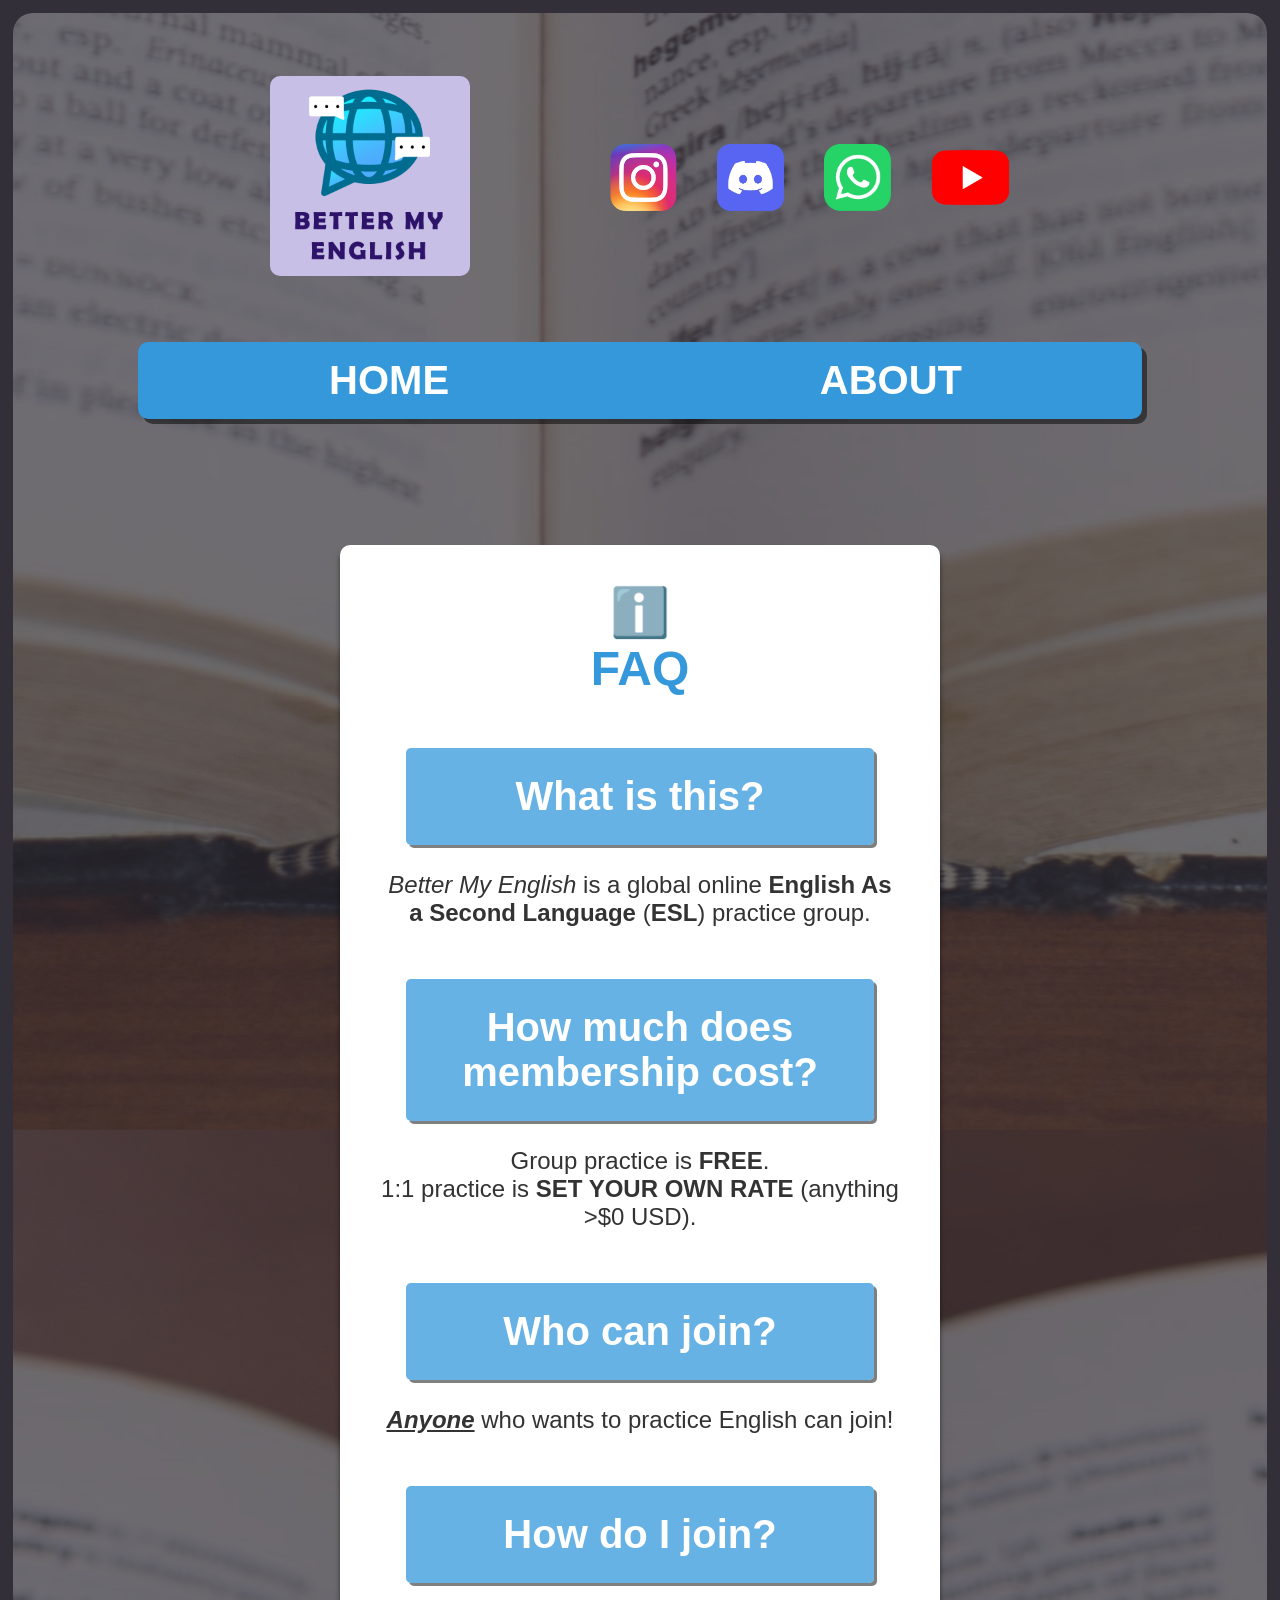
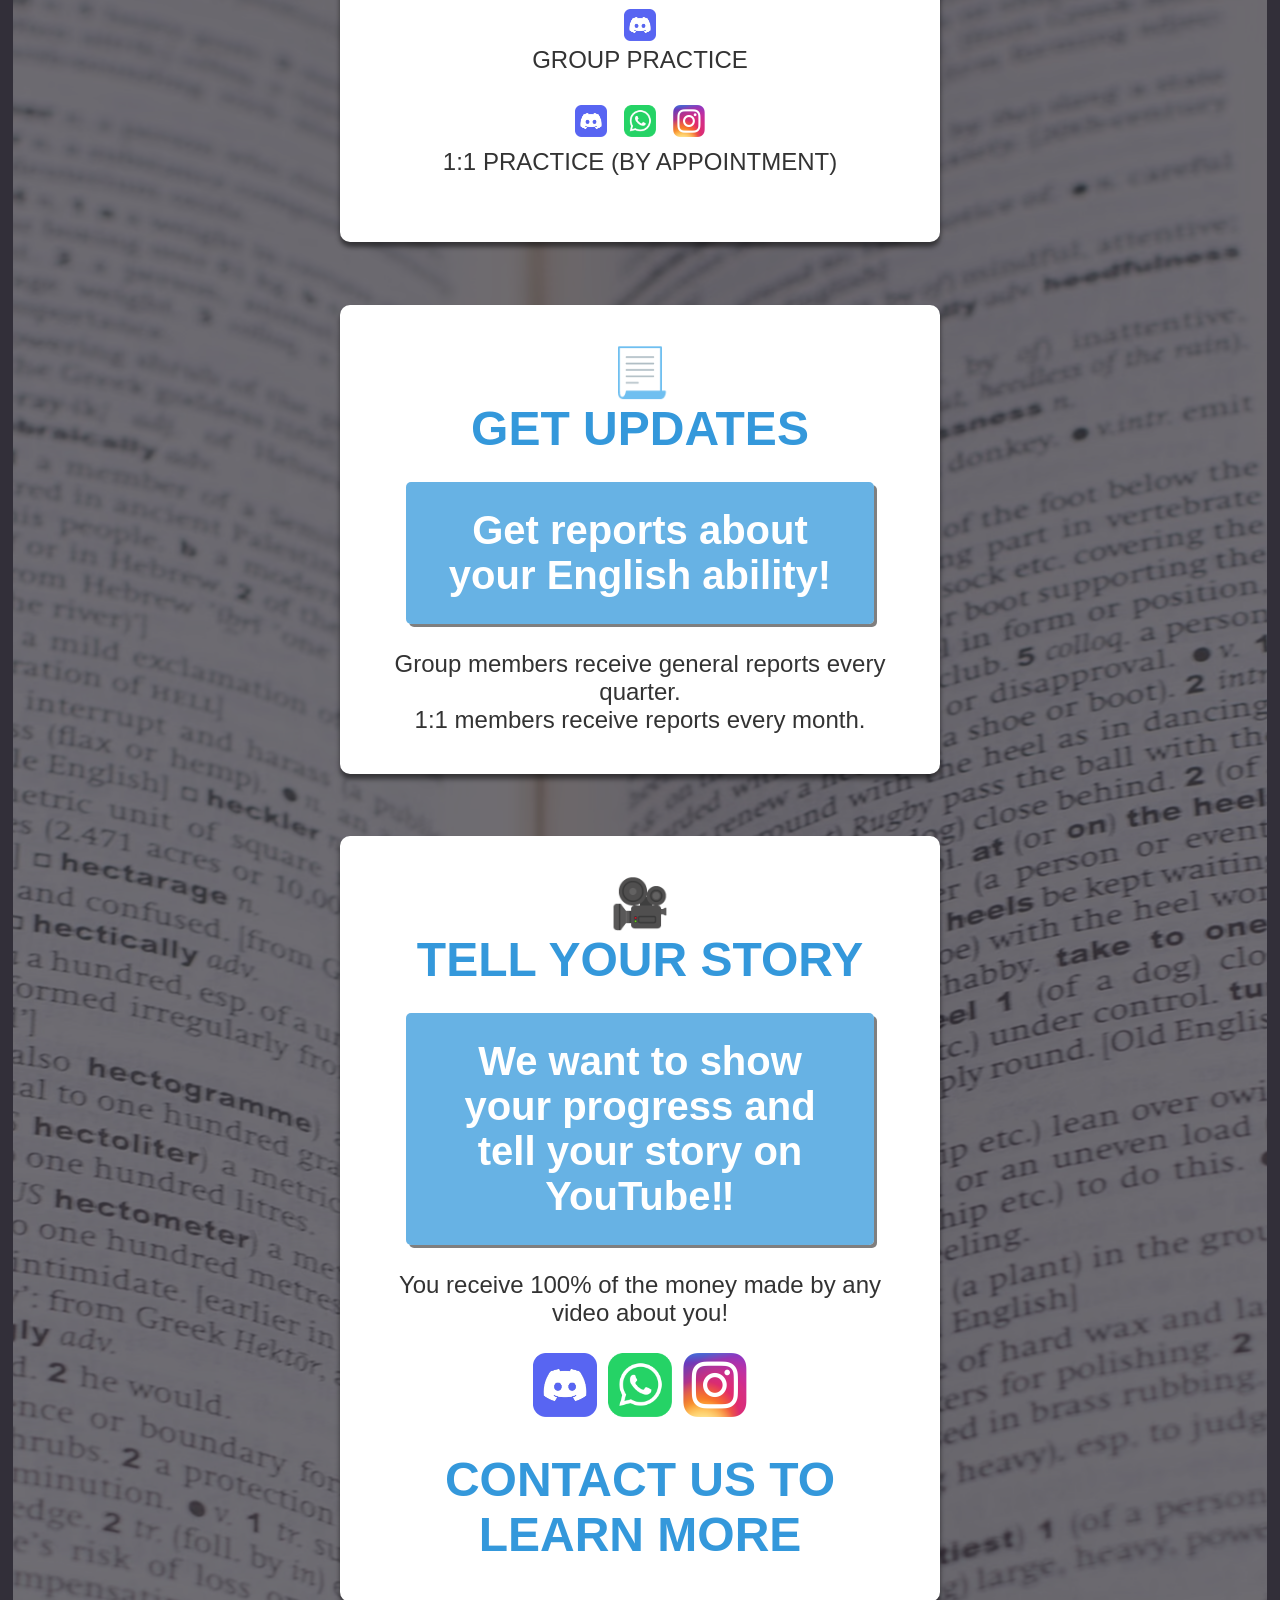
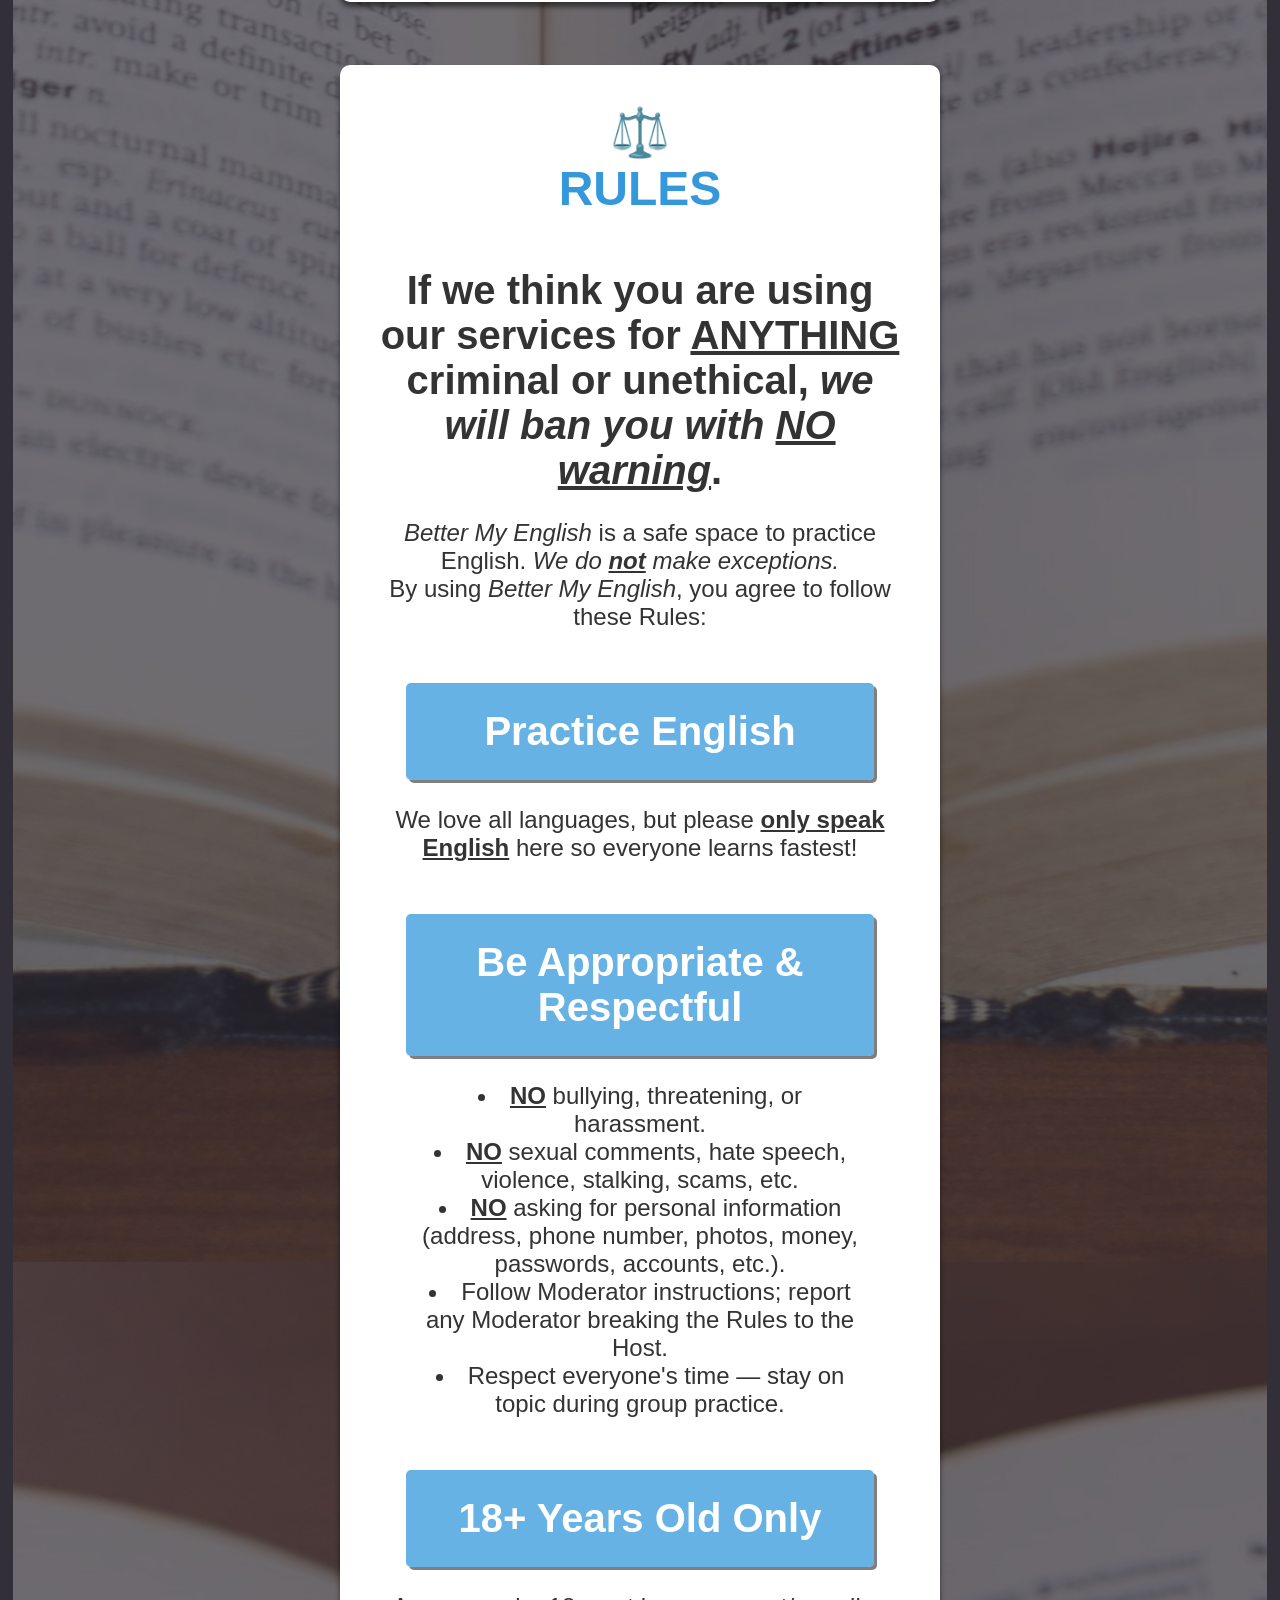
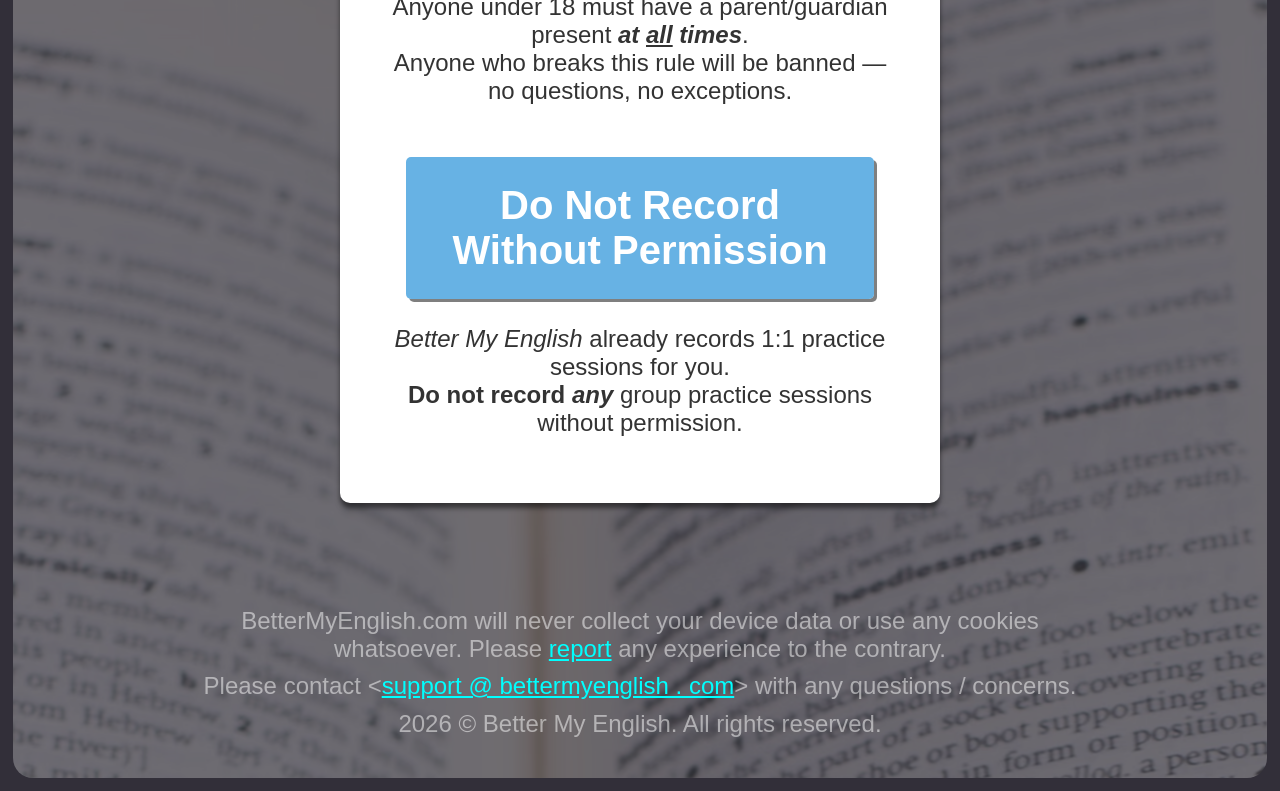
==== about.html @ a29db129 "Update about.html" ====
<!DOCTYPE html>
<html lang="en">
  <head>
    <meta charset="UTF-8">
    <meta name="viewport" content="width=device-width, initial-scale=1.0">
    <meta name="description" content="Better My English">
    <title>About | Better My English</title>
    <link rel="icon" type="image/x-icon" href="./favicon.ico">
    <link rel="stylesheet" href="styles.css">
  </head>
  <div id="bodyBackgroundDiv">
    <body>
      <div id="headerDiv">
        <div>
          <img class="hyperlinked" id="headerLogo" data-redirect-link="0" src="logo.png"/>
        </div>
        <div id="iconsDiv">
          <img class="socialIcon hyperlinked" data-redirect-link="6" src="2466582.png"/>
          <img class="socialIcon hyperlinked" data-redirect-link="4" src="158568.png"/>
          <img class="socialIcon hyperlinked" data-redirect-link="5" src="67863765.png"/>
          <img class="hyperlinked" id="youtubeIcon" data-redirect-link="3" src="3610206.png"/>
        </div>
      </div>
      <header>
        <h1 class="navlink hyperlinked" data-redirect-link="0">HOME</h1>
        <h1 class="navlink hyperlinked" data-redirect-link="1">ABOUT</h1>
      </header>
      <main>
        <section>
          <h2>ℹ️</h2>
          <h2>FAQ</h2>
          <h3 class="h3_heading" style="margin: 10% auto 0 auto;">What is this?</h3>
          <p class="h3_subheading"><span style="font-style: italic;">Better My English</span> is a global online <span style="font-weight: bold;">English As a Second Language</span> (<span style="font-weight: bold;">ESL</span>) practice group.</p>
          <h3 class="h3_heading" style="margin: 10% auto 0 auto;">How much does membership cost?</h3>
          <p class="h3_subheading">Group practice is <span style="font-weight: bold;">FREE</span>.</p>
          <p>1:1 practice is <span style="font-weight: bold;">SET YOUR OWN RATE</span> (anything >$0 USD).</p>
          <h3 class="h3_heading" style="margin: 10% auto 0 auto;">Who can join?</h3>
          <p class="h3_subheading"><span style="font-weight: bold; text-decoration: underline; font-style: italic;">Anyone</span> who wants to practice English can join!</p>
          <h3 class="h3_heading" style="margin: 10% auto 0 auto;">How do I join?</h3>
          <img class="miniSocialIcon hyperlinked" src="158568.png" data-redirect-link="4" style="margin: 5% auto 0 auto;"/>
          <p>GROUP PRACTICE </p>
          <p style="margin: 5% auto 0 auto;">
            <img class="miniSocialIcon hyperlinked" src="158568.png" data-redirect-link="4"/>
            <img class="miniSocialIcon hyperlinked" src="67863765.png" data-redirect-link="5"/>
            <img class="miniSocialIcon hyperlinked" src="2466582.png" data-redirect-link="6"/>
          </p>
          <p style="margin: 0 auto 5% auto;">1:1 PRACTICE (BY APPOINTMENT)</p>
        </section>
        <section>
          <h2>📃</h2>
          <h2>GET UPDATES</h2>
          <h3 class="h3_heading" style="margin: 5% auto 0 auto;">Get reports about your English ability!</h3>
          <p class="h3_subheading">Group members receive general reports every quarter.</p>
          <p>1:1 members receive reports every month.</p>
        </section>
        <section>
          <h2>🎥</h2>
          <h2>TELL YOUR STORY</h2>
          <h3 class="h3_heading" style="margin: 5% auto 0 auto;">We want to show your progress and tell your story on YouTube‼️</h3>
          <p class="h3_subheading">You receive 100% of the money made by any video about you!</p>
          <h3 style="margin: 5% auto;">
            <img class="midSocialIcon hyperlinked" src="158568.png" data-redirect-link="4">
            <img class="midSocialIcon hyperlinked" src="67863765.png" data-redirect-link="5">
            <img class="midSocialIcon hyperlinked" src="2466582.png"data-redirect-link="6">
          </h3>
          <h2>CONTACT US TO LEARN MORE</h2>
        </section>
        <section>
          <h2>⚖️</h2>
          <h2>RULES</h2>
          <h3 style="margin: 10% auto 0 auto;">
            If we think you are using our services for <span style="text-decoration: underline;">ANYTHING</span> criminal or unethical, <span style="font-style: italic;">we will ban you with <span style="text-decoration: underline;">NO</span> <span style="text-decoration: underline;">warning</span></span>.
          </h3>
          <p class="h3_subheading"><span style="font-style: italic;">Better My English</span> is a safe space to practice English. <span style="font-style: italic;">We do <span style="text-decoration: underline; font-weight: bold;">not</span> make exceptions.</span></p>
          <p>By using <span style="font-style: italic;">Better My English</span>, you agree to follow these Rules:</p>
          <h3 class="h3_heading" style="margin: 10% auto 0 auto;">Practice English</h3>
          <p class="h3_subheading">We love all languages, but please <span style="font-weight: bold; text-decoration: underline;">only speak English</span> here so everyone learns fastest!</p>
          <h3 class="h3_heading" style="margin: 10% auto 0 auto;">Be Appropriate & Respectful</h3>
          <p class="h3_subheading">
            <ul>
              <li><span style="font-weight: bold; text-decoration: underline;">NO</span> bullying, threatening, or harassment.</li>
              <li><span style="font-weight: bold; text-decoration: underline;">NO</span> sexual comments, hate speech, violence, stalking, scams, etc.</li>
              <li><span style="font-weight: bold; text-decoration: underline;">NO</span> asking for personal information (address, phone number, photos, money, passwords, accounts, etc.).</li>
              <li>Follow Moderator instructions; report any Moderator breaking the Rules to the Host.</li>
              <li>Respect everyone's time — stay on topic during group practice.</li>
            </ul>
          </p>
          <h3 class="h3_heading" style="margin: 10% auto 0 auto;">18+ Years Old Only</h3>
          <p class="h3_subheading">Anyone under 18 must have a parent/guardian present <span style="font-weight: bold; font-style: italic;">at <span style="text-decoration: underline;">all</span> times</span>.</p>
          <p>Anyone who breaks this rule will be banned — no questions, no exceptions.</p>
          <h3 class="h3_heading" style="margin: 10% auto 0 auto;">Do Not Record Without Permission</h3>
          <p class="h3_subheading"><span style="font-style: italic;">Better My English</span> already records 1:1 practice sessions for you.</p>
          <p style="margin: 0 auto 5% auto;"><span style="font-weight: bold;">Do not record</span> <span style="font-weight: bold; font-style: italic;">any</span> group practice sessions without permission.</p>
        </section>
      </main>
      <footer>
        <p>BetterMyEnglish.com will never collect your device data or use any cookies whatsoever. Please <a href="mailto:support@bettermyenglish.com">report</a> any experience to the contrary.</p>
        <p>Please contact <<a href="mailto:support@bettermyenglish.com">support @ bettermyenglish . com</a>> with any questions / concerns.</p>
        <p>2026 &copy; Better My English. All rights reserved.</p>
      </footer>
      <script src="./global.js"></script>
    </body>
  </div>
</html>
---- styles.css ----
* {
  
  margin: 0 auto;
  padding: 0;
  box-sizing: border-box;
  
}

a {

  color: cyan;
  
}

p {

  font-size: 1.5rem;

}

hr {

  margin: 5% auto 5% auto;

}

li {

  width: 85%;
  list-style-position: inside;
  justify-self: center;
  font-size: 1.5rem;

}

button {

  width: 80%;
  height: fit-content;

  padding: 5% 10%;

  background-color: #3498db;

  box-shadow: 5px 5px rgba(0, 0, 0, 0.5);

  border: none;
  border-radius: 10px;

}

body {
  
  font-family: 'Arial', sans-serif;
  background-color: rgba(50, 47, 57, 1);
  color: #333;
  text-align: center;
  margin: 1%;
  text-decoration-skip: space;
  
}

#bodyBackgroundDiv {

  left: 0;
  top: 0;
  margin: 0 auto;
  padding: 0;
  z-index: -10;
  background-image: url(2356123245.avif);
  background-size: auto;
  background-position: center;
  border-radius: 20px;

}

#headerDiv {

  display: flex;
  flex-direction: row;

  width: 80%;

  justify-content: space-between;
  justify-self: center;

  padding: 5%;

}

#headerLogo {

  min-width: 200px;
  width: 15vh;
  max-width: 200px;
  border-radius: 10px;
  
}
#headerLogo:hover {

  cursor: pointer;

}

#iconsDiv {

  display: flex;
  align-items: center;
  justify-content: center;
  
}

.socialIcon {

  min-width: 50px;
  width: 6rem;
  max-width: 200px;

  margin: 0 10% 0 0;

}
.socialIcon:hover {

  cursor: pointer;

}

.midSocialIcon {

  min-width: 33px;
  width: 4rem;
  max-width: 150px;

}

.miniSocialIcon {

  min-width: 25px;
  width: 2rem;
  max-width: 100px;

  margin: 1%;

}
.miniSocialIcon:hover {

  cursor: pointer;

}

#youtubeIcon {

  min-width: 50px;
  width: 7rem;
  max-width: 200px;
  
}
#youtubeIcon:hover {

  cursor: pointer;

}

header {
  
  display: flex;
  flex-direction: row;
  width: 80%;
  justify-self: center;
  justify-content: space-evenly;
  margin: 0 auto 10% auto;
  background-color: rgba(52, 152, 219, 1);
  color: white;
  box-shadow: 5px 5px rgba(0, 0, 0, 0.5);
  border: none;
  border-radius: 10px;
  
}

header h1 {
  
  font-size: 2.5em;
  
}

header p {
  
  font-size: 1.2em;
  
}

.navlink {

  width: 50%;
  height: 100%;
  padding: 1rem;

}
.navlink:hover {

  background-color: rgba(255, 255, 255, 0.25);
  cursor: pointer;

}

main {
  
  font-size: 1.1em;
  
}

footer {

  width: 80%;

  justify-self: center;
  
  font-size: 0.9em;
  color: rgba(255, 255, 255, 0.5);

  padding: 2.5%;
  
}

footer p {
  
  margin: 1%;
  
}

section {

  width: 90%;
  
  background-color: white;
  border-radius: 10px;
  padding: 40px;
  box-shadow: 0 5px 5px rgba(0, 0, 0, 0.5);
  margin: 5% auto;
  max-width: 600px;
  
}

h2 {
  
  font-size: 3rem;
  color: #3498db;
  
}

.h2_2 {

  color: white;

}

h3 {

  font-size: 2.5rem;
}

.h3_heading {

  width: 90%;
  justify-self: center;
  padding: 5%;
  font-size: 2.5rem;
  color: white;
  background-color: rgba(52, 152, 219, 0.75);
  box-shadow: 3px 3px rgba(0, 0, 0, 0.5);
  border-radius: 5px;

}

.h3_subheading {

  margin: 5% auto 0 auto;

}

.h3_socialIconGroup {

  margin: 2.5% auto;

}

section {
  
  animation: fadeIn 2s ease-in-out;
  
}

.hyperlinked:hover {

  opacity: 0.666;
  cursor: pointer;

}

#cta_button {

  margin: 5%;

}

@media (max-aspect-ratio: 1/1) {

  header {

    flex-direction: column;

  }

  .navlink {

    width: 100%;

  }

  #headerDiv {

    display: flex;
    flex-direction: column;

    justify-content: center;
    justify-self: center;

    padding: 5%;
  
  }

  #iconsDiv {

    margin: 5% auto;

  }
  
  .midSocialIcon {

    min-width: 33px;
    width: 4rem;
    max-width: 150px;

  }

  footer {

    padding: 5%;

  }

}


@keyframes fadeIn {
  
  from {
    opacity: 0;
    
  }
  to {
    opacity: 1;
  }
}
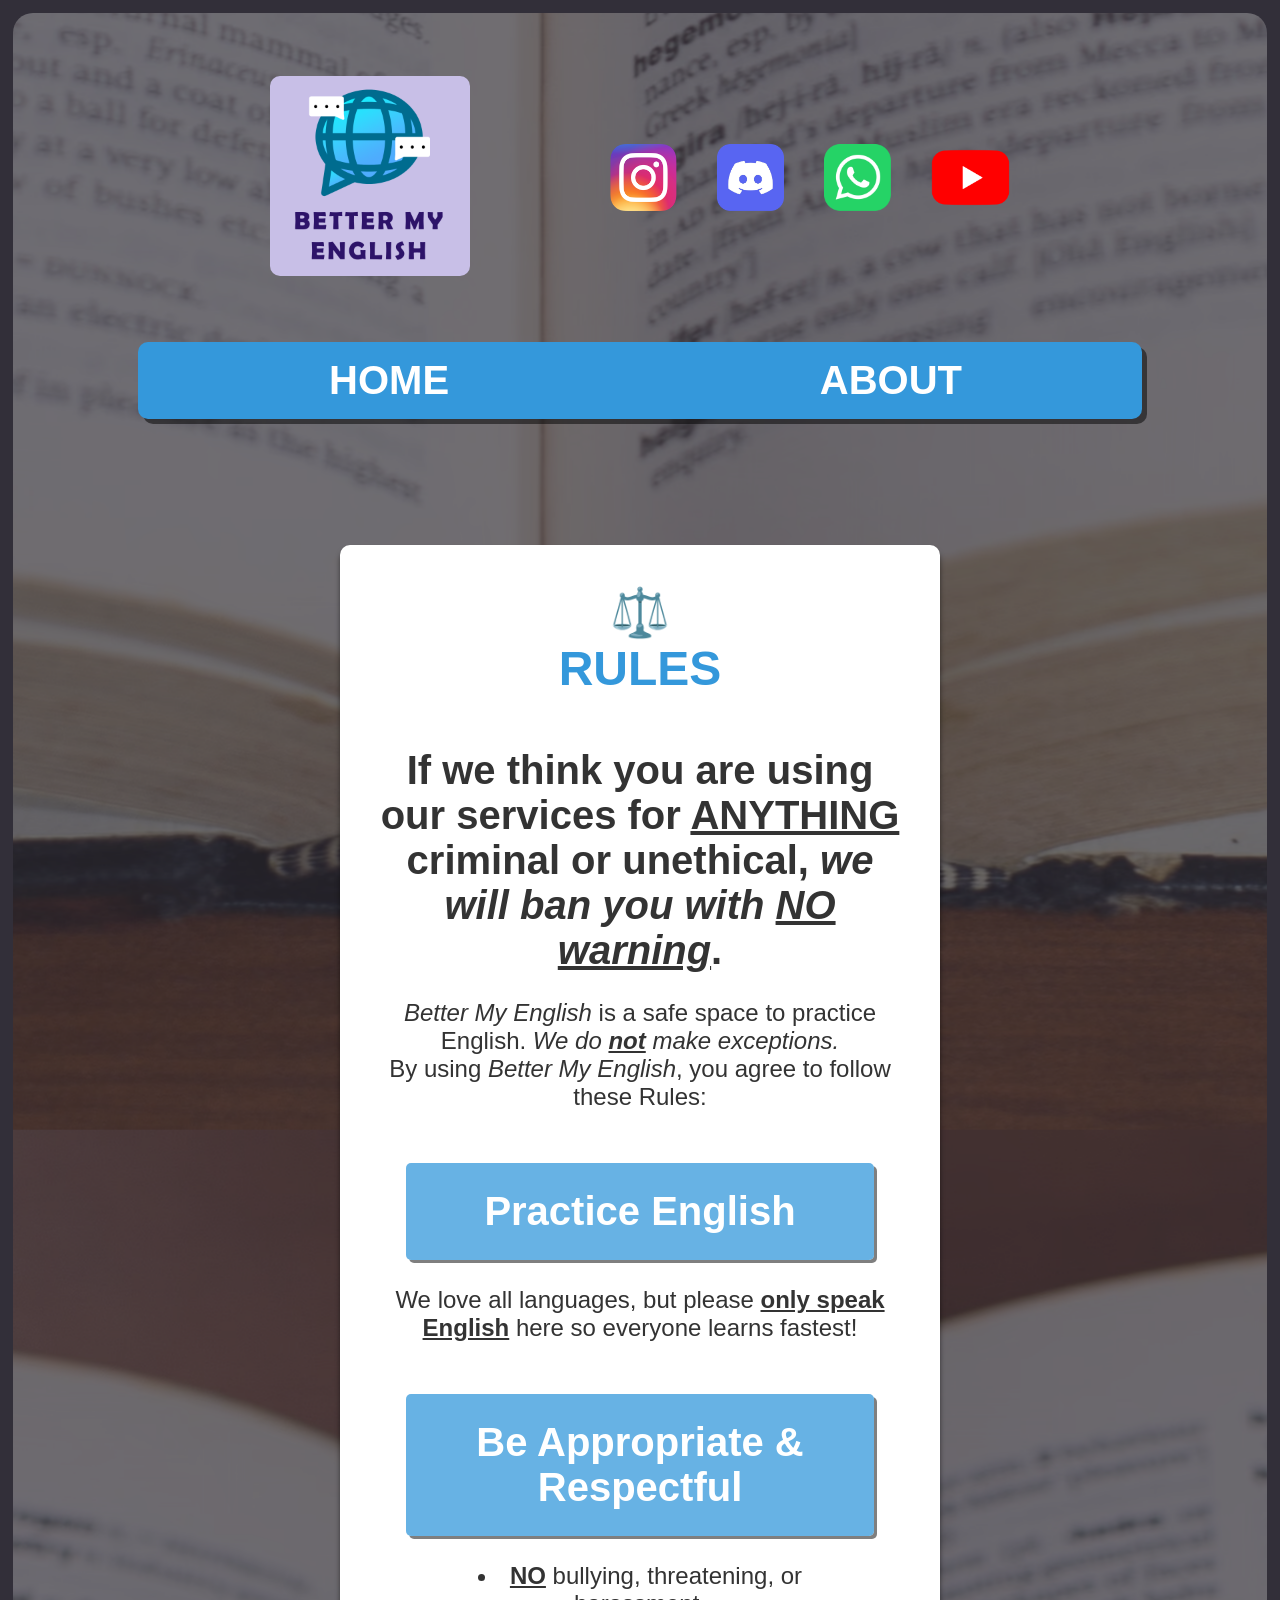
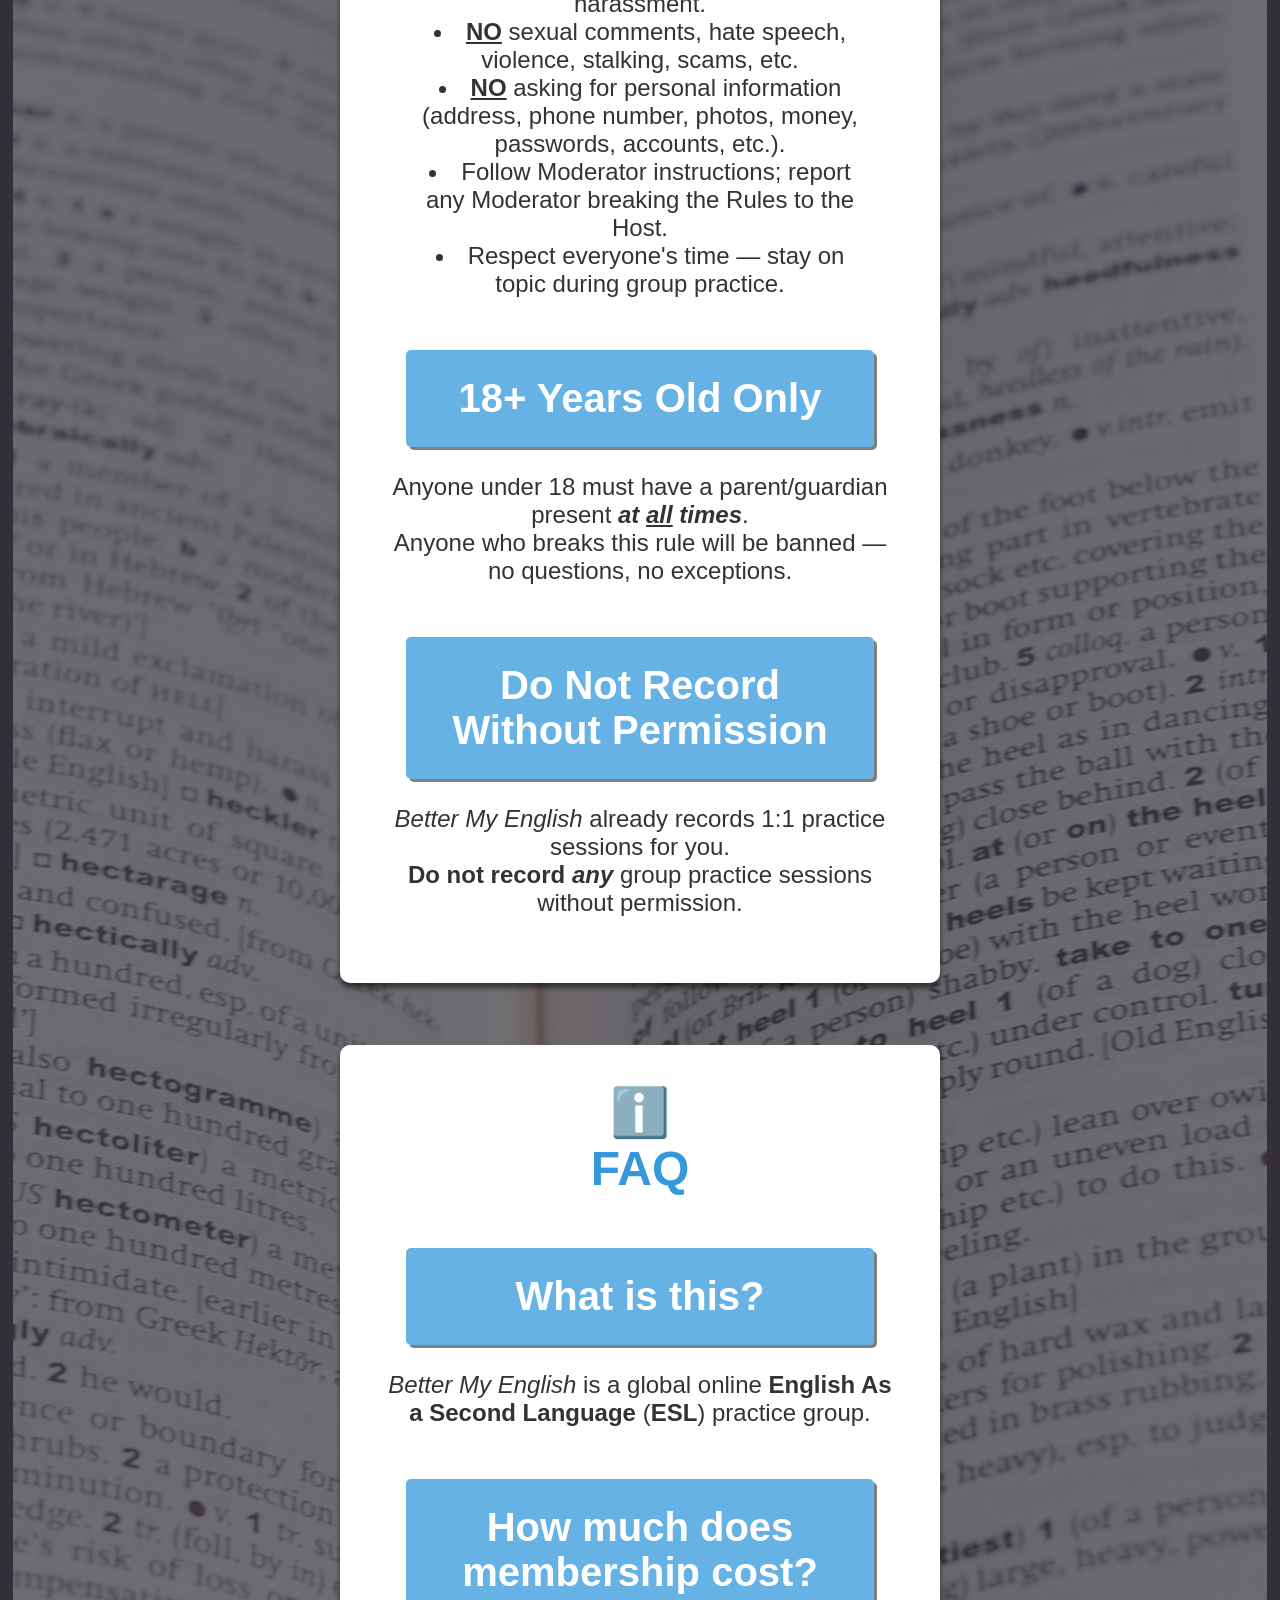
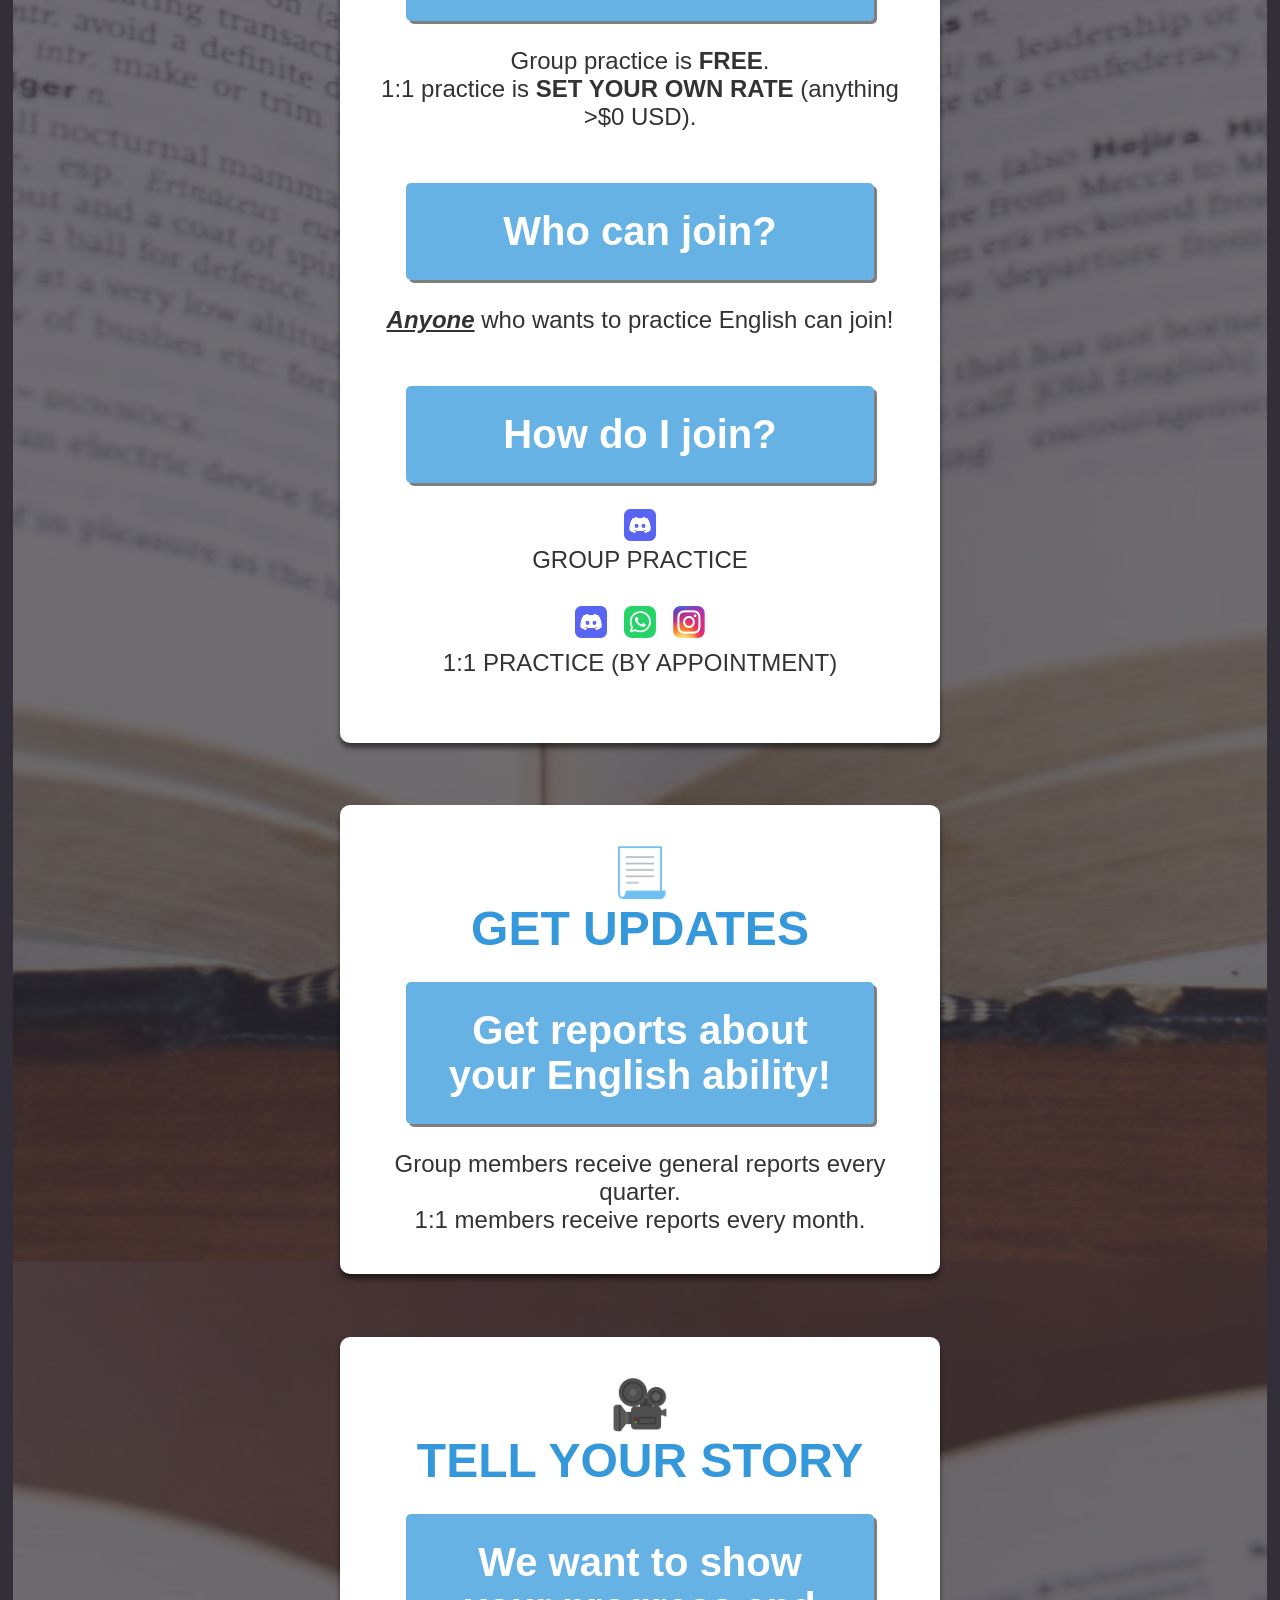
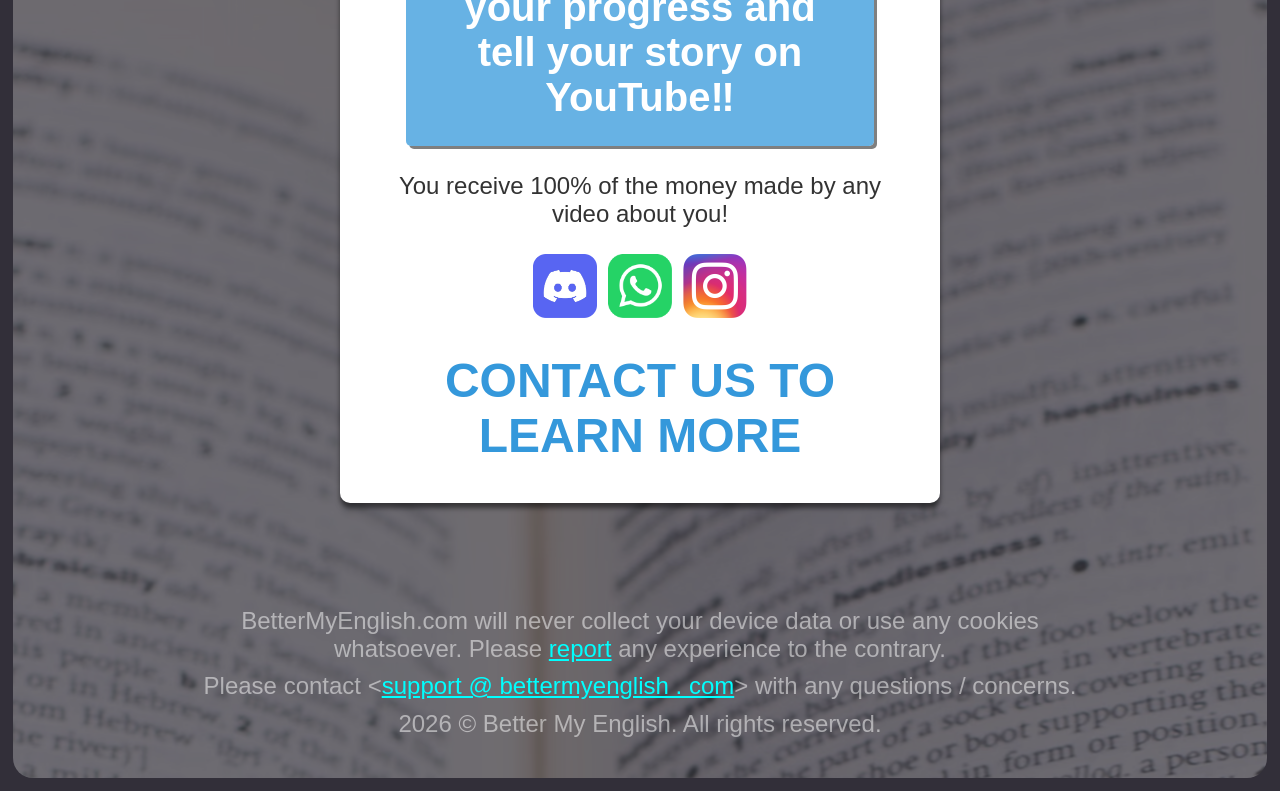
==== commit fc3db2cd: "Update about.html" ====
--- a/about.html
+++ b/about.html
@@ -8,8 +8,8 @@
     <link rel="icon" type="image/x-icon" href="./favicon.ico">
     <link rel="stylesheet" href="styles.css">
   </head>
-  <div id="bodyBackgroundDiv">
-    <body>
+  <body>
+    <div id="bodyBackgroundDiv">
       <div id="headerDiv">
         <div>
           <img class="hyperlinked" id="headerLogo" data-redirect-link="0" src="logo.png"/>
@@ -26,6 +26,33 @@
         <h1 class="navlink hyperlinked" data-redirect-link="1">ABOUT</h1>
       </header>
       <main>
+        <section>
+          <h2>⚖️</h2>
+          <h2>RULES</h2>
+          <h3 style="margin: 10% auto 0 auto;">
+            If we think you are using our services for <span style="text-decoration: underline;">ANYTHING</span> criminal or unethical, <span style="font-style: italic;">we will ban you with <span style="text-decoration: underline;">NO</span> <span style="text-decoration: underline;">warning</span></span>.
+          </h3>
+          <p class="h3_subheading"><span style="font-style: italic;">Better My English</span> is a safe space to practice English. <span style="font-style: italic;">We do <span style="text-decoration: underline; font-weight: bold;">not</span> make exceptions.</span></p>
+          <p>By using <span style="font-style: italic;">Better My English</span>, you agree to follow these Rules:</p>
+          <h3 class="h3_heading" style="margin: 10% auto 0 auto;">Practice English</h3>
+          <p class="h3_subheading">We love all languages, but please <span style="font-weight: bold; text-decoration: underline;">only speak English</span> here so everyone learns fastest!</p>
+          <h3 class="h3_heading" style="margin: 10% auto 0 auto;">Be Appropriate & Respectful</h3>
+          <p class="h3_subheading">
+            <ul>
+              <li><span style="font-weight: bold; text-decoration: underline;">NO</span> bullying, threatening, or harassment.</li>
+              <li><span style="font-weight: bold; text-decoration: underline;">NO</span> sexual comments, hate speech, violence, stalking, scams, etc.</li>
+              <li><span style="font-weight: bold; text-decoration: underline;">NO</span> asking for personal information (address, phone number, photos, money, passwords, accounts, etc.).</li>
+              <li>Follow Moderator instructions; report any Moderator breaking the Rules to the Host.</li>
+              <li>Respect everyone's time — stay on topic during group practice.</li>
+            </ul>
+          </p>
+          <h3 class="h3_heading" style="margin: 10% auto 0 auto;">18+ Years Old Only</h3>
+          <p class="h3_subheading">Anyone under 18 must have a parent/guardian present <span style="font-weight: bold; font-style: italic;">at <span style="text-decoration: underline;">all</span> times</span>.</p>
+          <p>Anyone who breaks this rule will be banned — no questions, no exceptions.</p>
+          <h3 class="h3_heading" style="margin: 10% auto 0 auto;">Do Not Record Without Permission</h3>
+          <p class="h3_subheading"><span style="font-style: italic;">Better My English</span> already records 1:1 practice sessions for you.</p>
+          <p style="margin: 0 auto 5% auto;"><span style="font-weight: bold;">Do not record</span> <span style="font-weight: bold; font-style: italic;">any</span> group practice sessions without permission.</p>
+        </section>
         <section>
           <h2>ℹ️</h2>
           <h2>FAQ</h2>
@@ -65,33 +92,6 @@
           </h3>
           <h2>CONTACT US TO LEARN MORE</h2>
         </section>
-        <section>
-          <h2>⚖️</h2>
-          <h2>RULES</h2>
-          <h3 style="margin: 10% auto 0 auto;">
-            If we think you are using our services for <span style="text-decoration: underline;">ANYTHING</span> criminal or unethical, <span style="font-style: italic;">we will ban you with <span style="text-decoration: underline;">NO</span> <span style="text-decoration: underline;">warning</span></span>.
-          </h3>
-          <p class="h3_subheading"><span style="font-style: italic;">Better My English</span> is a safe space to practice English. <span style="font-style: italic;">We do <span style="text-decoration: underline; font-weight: bold;">not</span> make exceptions.</span></p>
-          <p>By using <span style="font-style: italic;">Better My English</span>, you agree to follow these Rules:</p>
-          <h3 class="h3_heading" style="margin: 10% auto 0 auto;">Practice English</h3>
-          <p class="h3_subheading">We love all languages, but please <span style="font-weight: bold; text-decoration: underline;">only speak English</span> here so everyone learns fastest!</p>
-          <h3 class="h3_heading" style="margin: 10% auto 0 auto;">Be Appropriate & Respectful</h3>
-          <p class="h3_subheading">
-            <ul>
-              <li><span style="font-weight: bold; text-decoration: underline;">NO</span> bullying, threatening, or harassment.</li>
-              <li><span style="font-weight: bold; text-decoration: underline;">NO</span> sexual comments, hate speech, violence, stalking, scams, etc.</li>
-              <li><span style="font-weight: bold; text-decoration: underline;">NO</span> asking for personal information (address, phone number, photos, money, passwords, accounts, etc.).</li>
-              <li>Follow Moderator instructions; report any Moderator breaking the Rules to the Host.</li>
-              <li>Respect everyone's time — stay on topic during group practice.</li>
-            </ul>
-          </p>
-          <h3 class="h3_heading" style="margin: 10% auto 0 auto;">18+ Years Old Only</h3>
-          <p class="h3_subheading">Anyone under 18 must have a parent/guardian present <span style="font-weight: bold; font-style: italic;">at <span style="text-decoration: underline;">all</span> times</span>.</p>
-          <p>Anyone who breaks this rule will be banned — no questions, no exceptions.</p>
-          <h3 class="h3_heading" style="margin: 10% auto 0 auto;">Do Not Record Without Permission</h3>
-          <p class="h3_subheading"><span style="font-style: italic;">Better My English</span> already records 1:1 practice sessions for you.</p>
-          <p style="margin: 0 auto 5% auto;"><span style="font-weight: bold;">Do not record</span> <span style="font-weight: bold; font-style: italic;">any</span> group practice sessions without permission.</p>
-        </section>
       </main>
       <footer>
         <p>BetterMyEnglish.com will never collect your device data or use any cookies whatsoever. Please <a href="mailto:support@bettermyenglish.com">report</a> any experience to the contrary.</p>
@@ -99,6 +99,6 @@
         <p>2026 &copy; Better My English. All rights reserved.</p>
       </footer>
       <script src="./global.js"></script>
-    </body>
-  </div>
+    </div>
+  </body>
 </html>
--- a/styles.css
+++ b/styles.css
@@ -302,6 +302,11 @@
   margin: 5%;
 
 }
+#cta_button:hover {
+
+  cursor: pointer;
+  
+}
 
 @media (max-aspect-ratio: 1/1) {
 
@@ -331,7 +336,7 @@
 
   #iconsDiv {
 
-    margin: 5% auto;
+    margin: 5% 0 5% 0;
 
   }
   
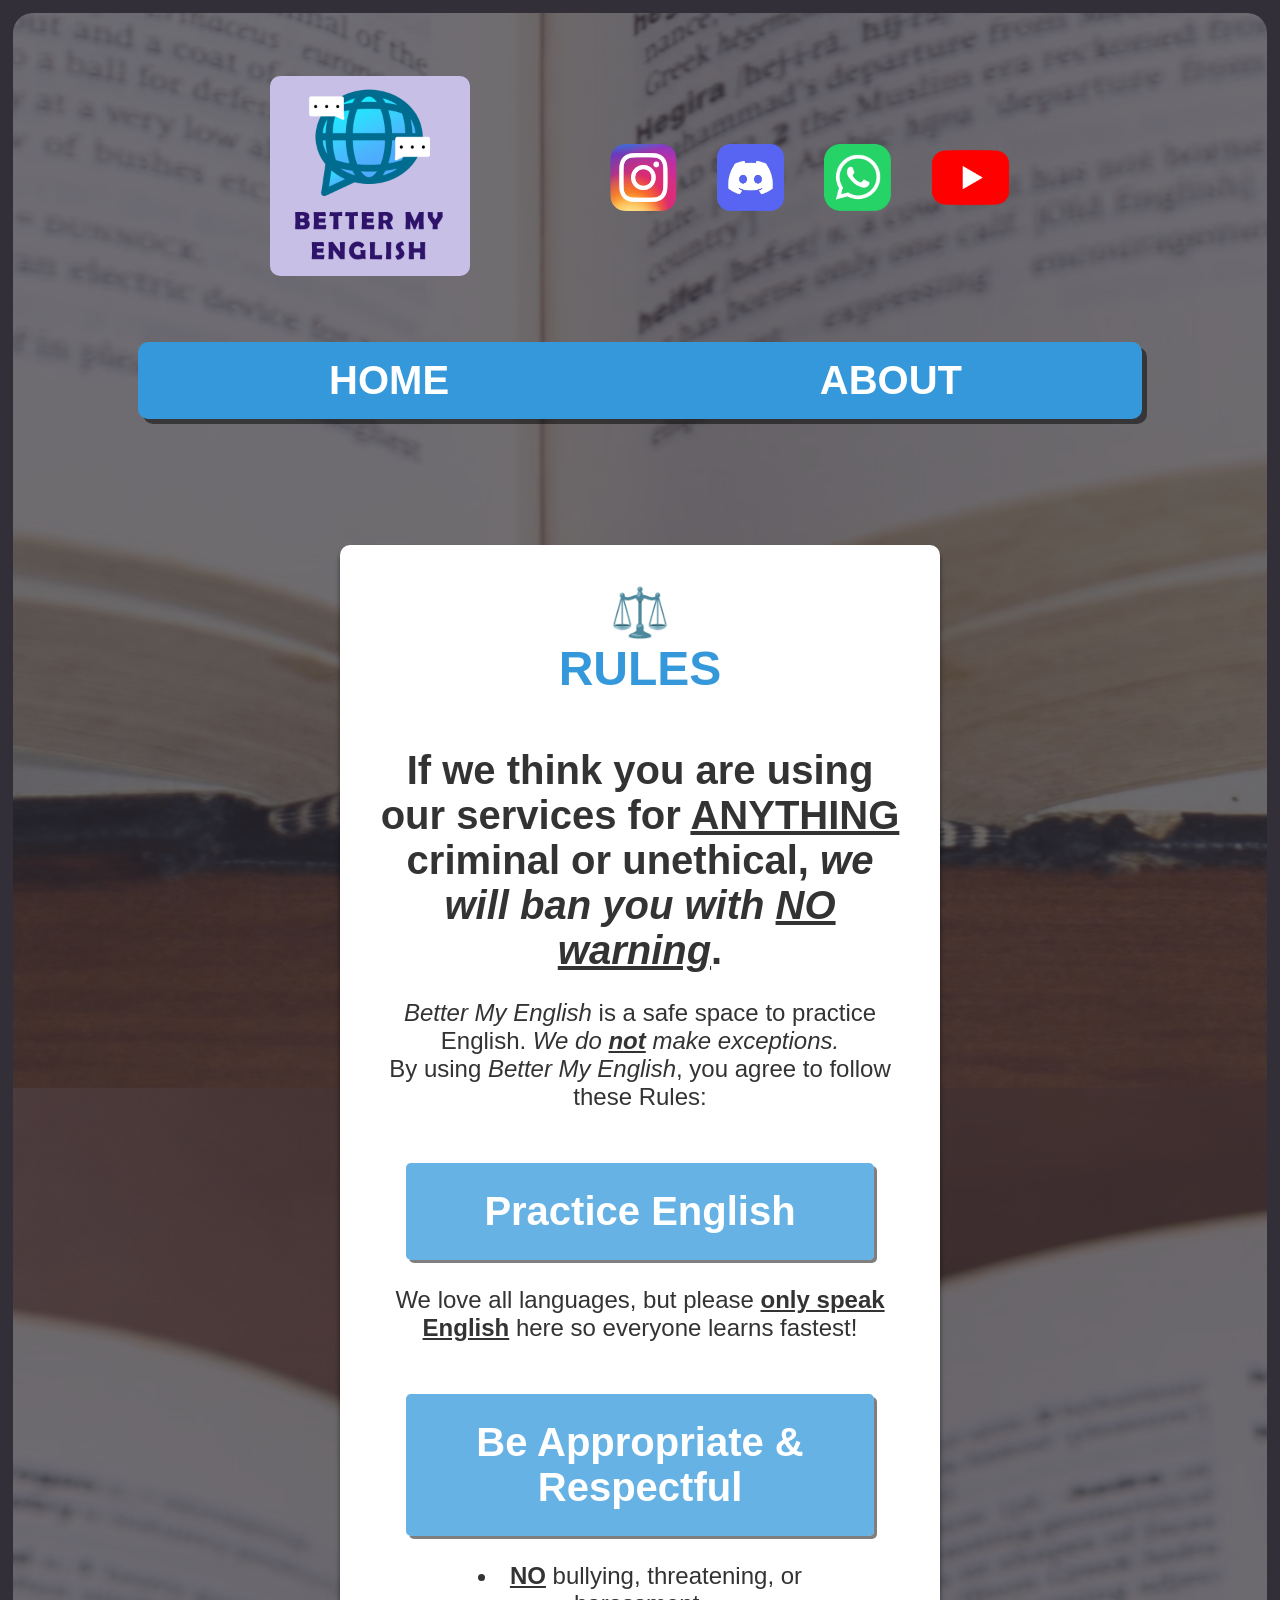
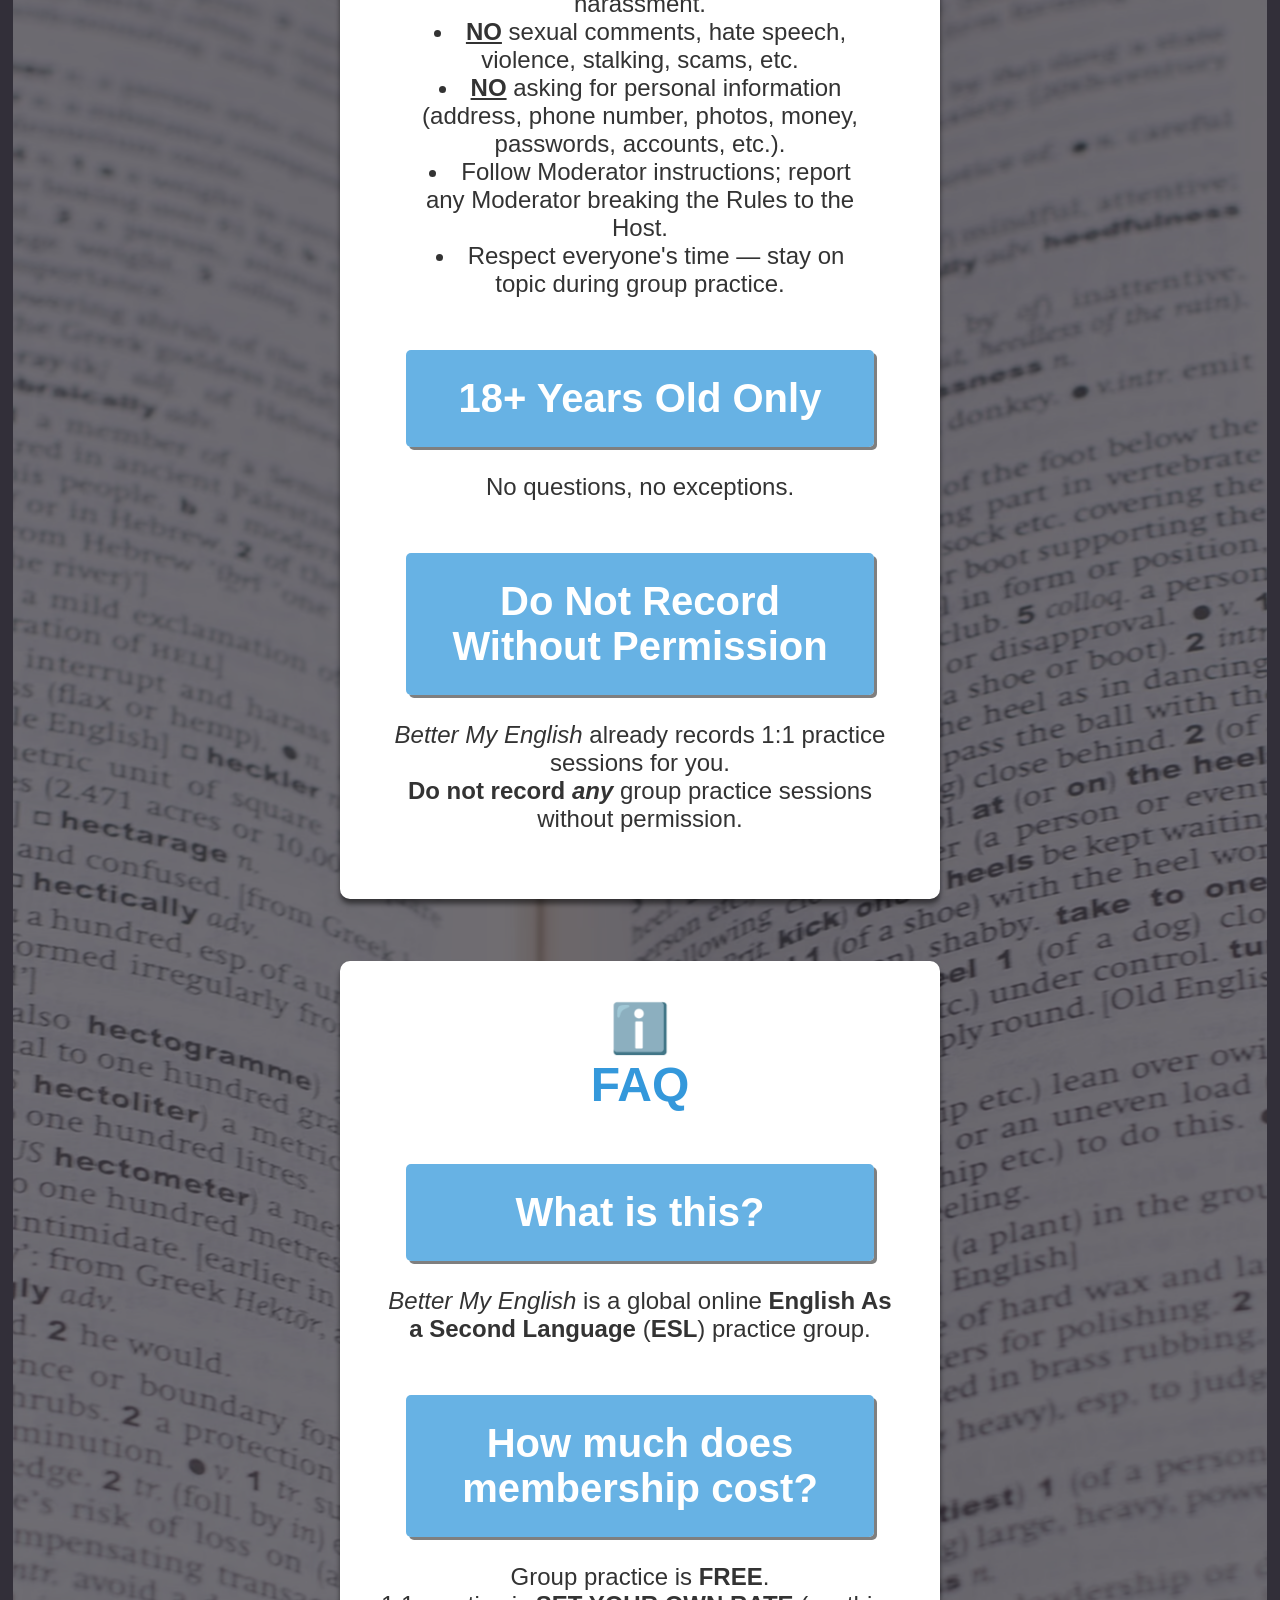
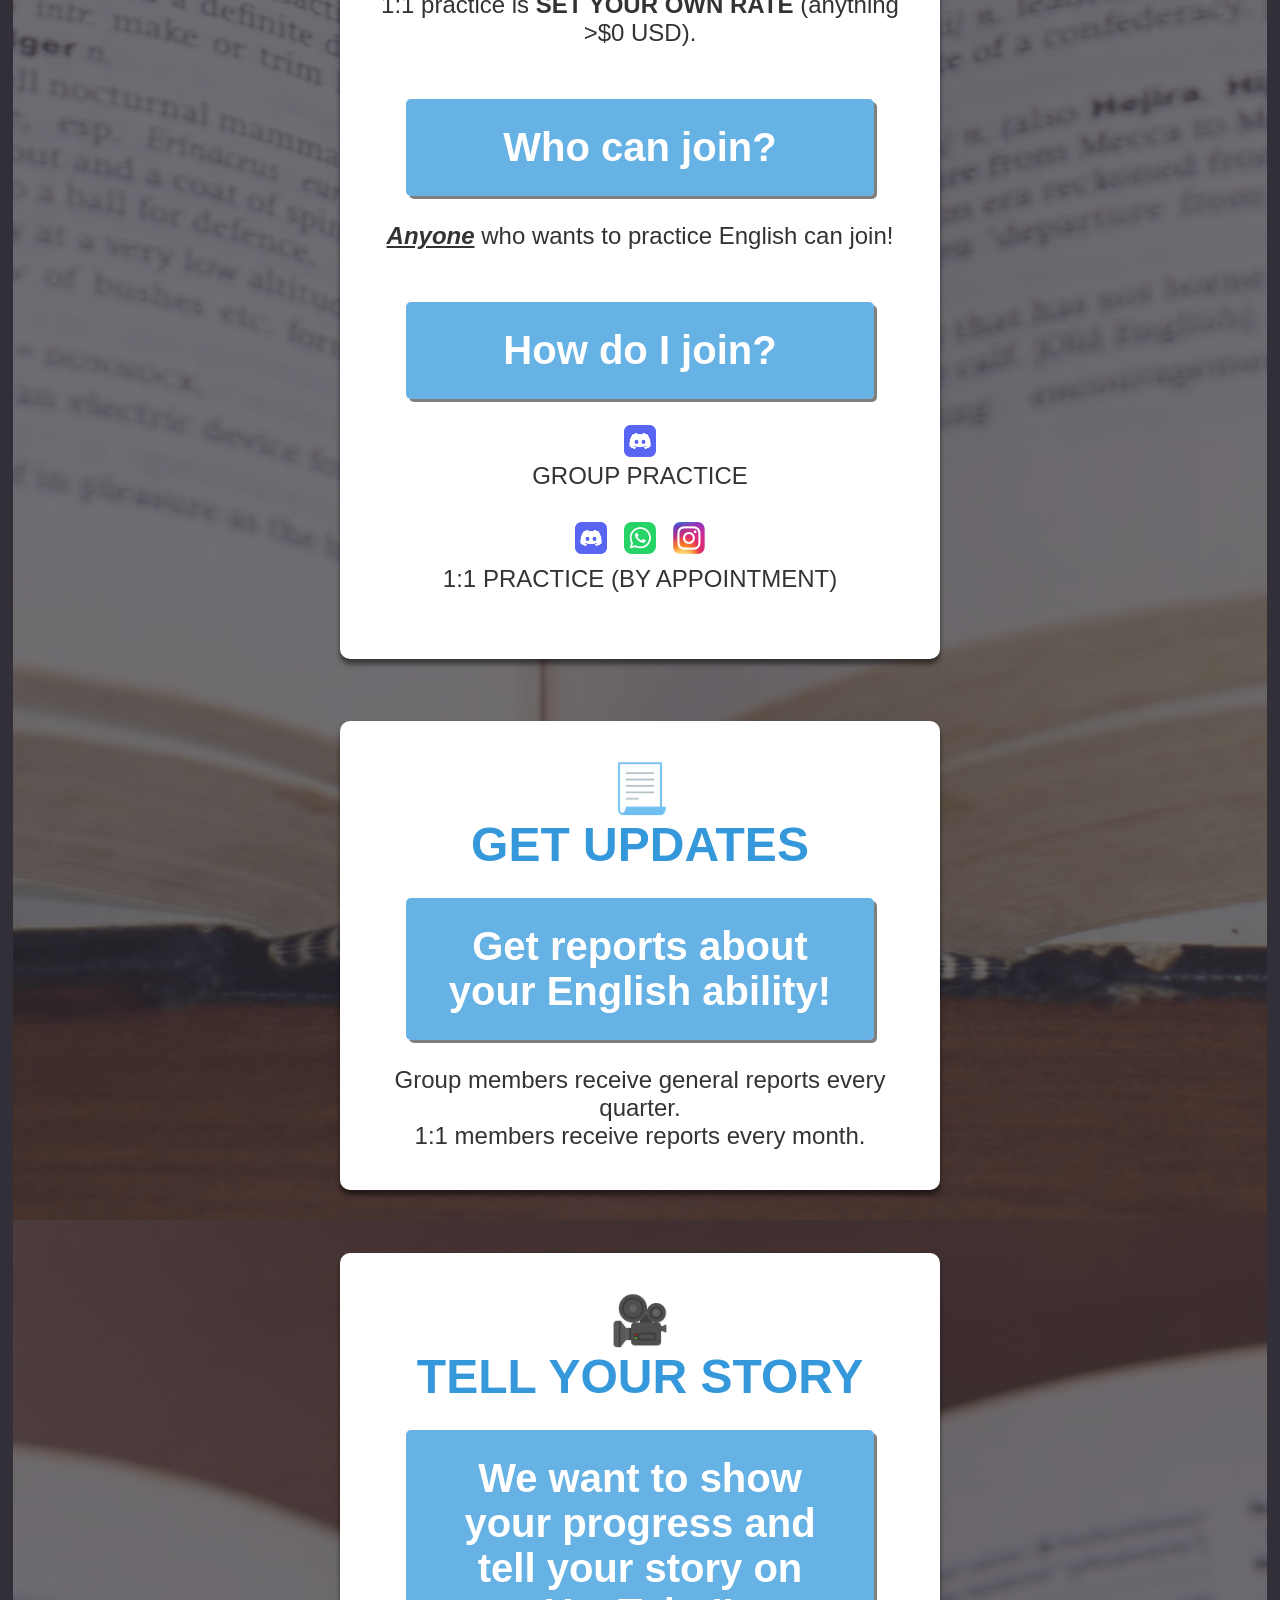
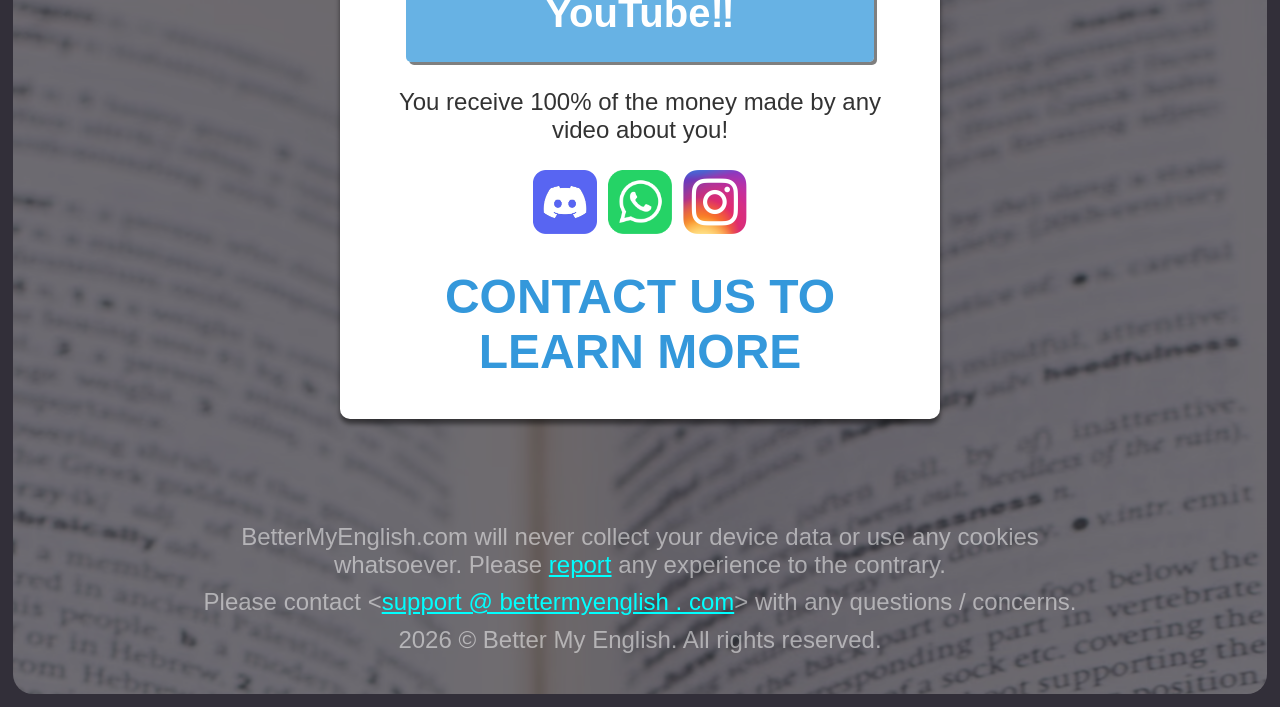
==== commit 211558b1: "Update about.html" ====
--- a/about.html
+++ b/about.html
@@ -47,8 +47,7 @@
             </ul>
           </p>
           <h3 class="h3_heading" style="margin: 10% auto 0 auto;">18+ Years Old Only</h3>
-          <p class="h3_subheading">Anyone under 18 must have a parent/guardian present <span style="font-weight: bold; font-style: italic;">at <span style="text-decoration: underline;">all</span> times</span>.</p>
-          <p>Anyone who breaks this rule will be banned — no questions, no exceptions.</p>
+          <p class="h3_subheading">No questions, no exceptions.</p>
           <h3 class="h3_heading" style="margin: 10% auto 0 auto;">Do Not Record Without Permission</h3>
           <p class="h3_subheading"><span style="font-style: italic;">Better My English</span> already records 1:1 practice sessions for you.</p>
           <p style="margin: 0 auto 5% auto;"><span style="font-weight: bold;">Do not record</span> <span style="font-weight: bold; font-style: italic;">any</span> group practice sessions without permission.</p>
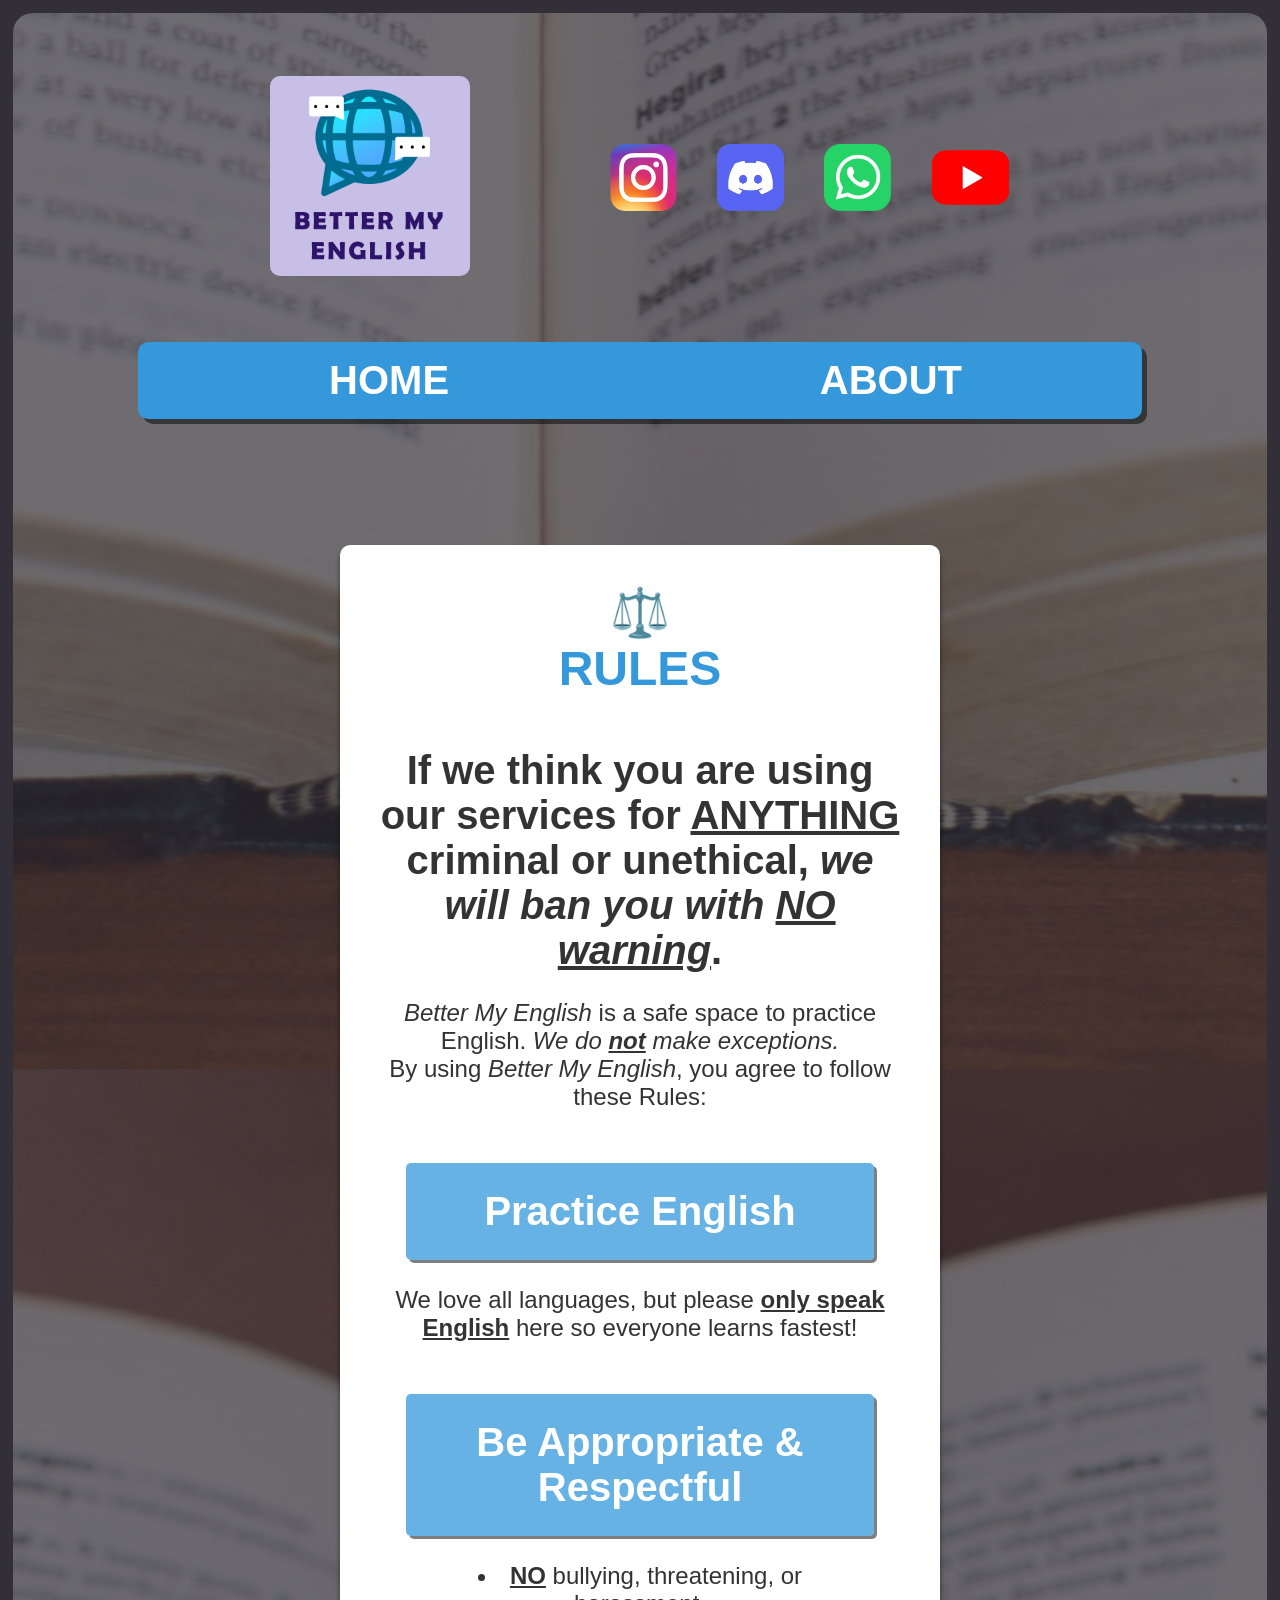
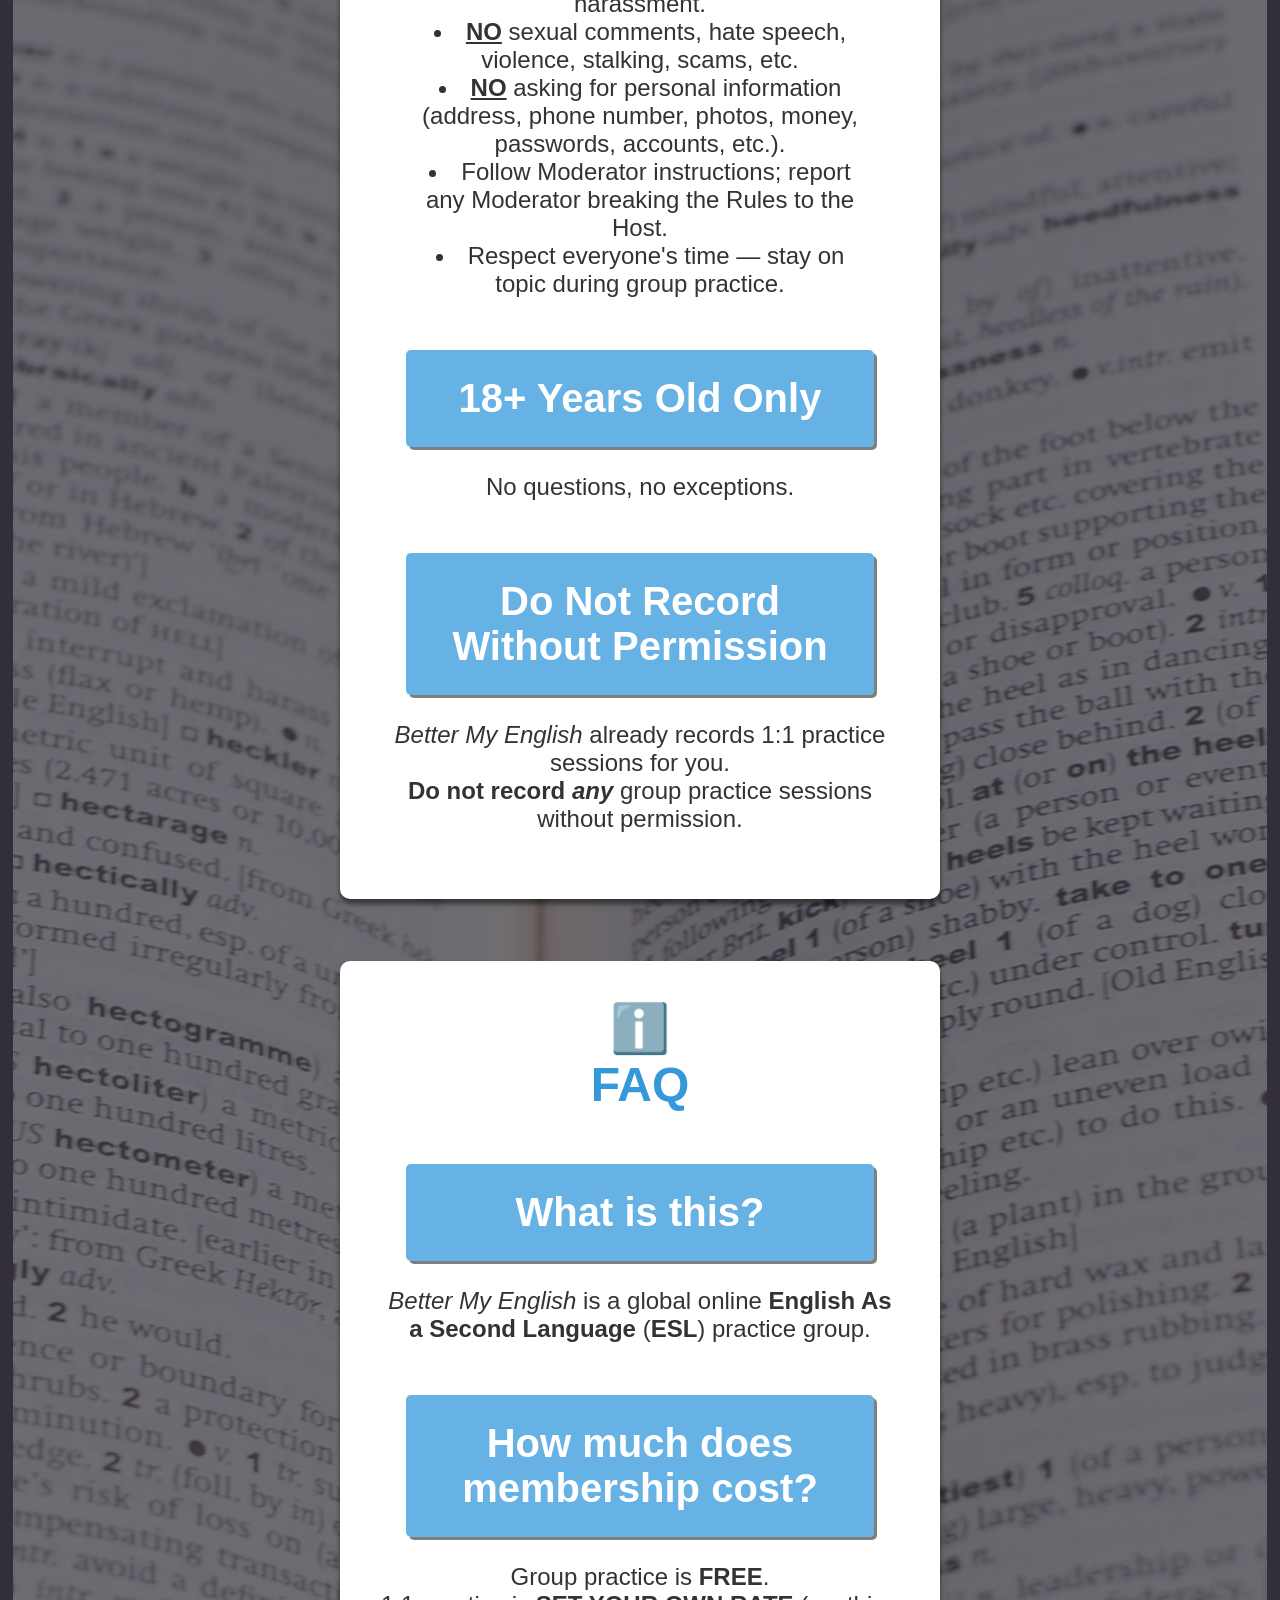
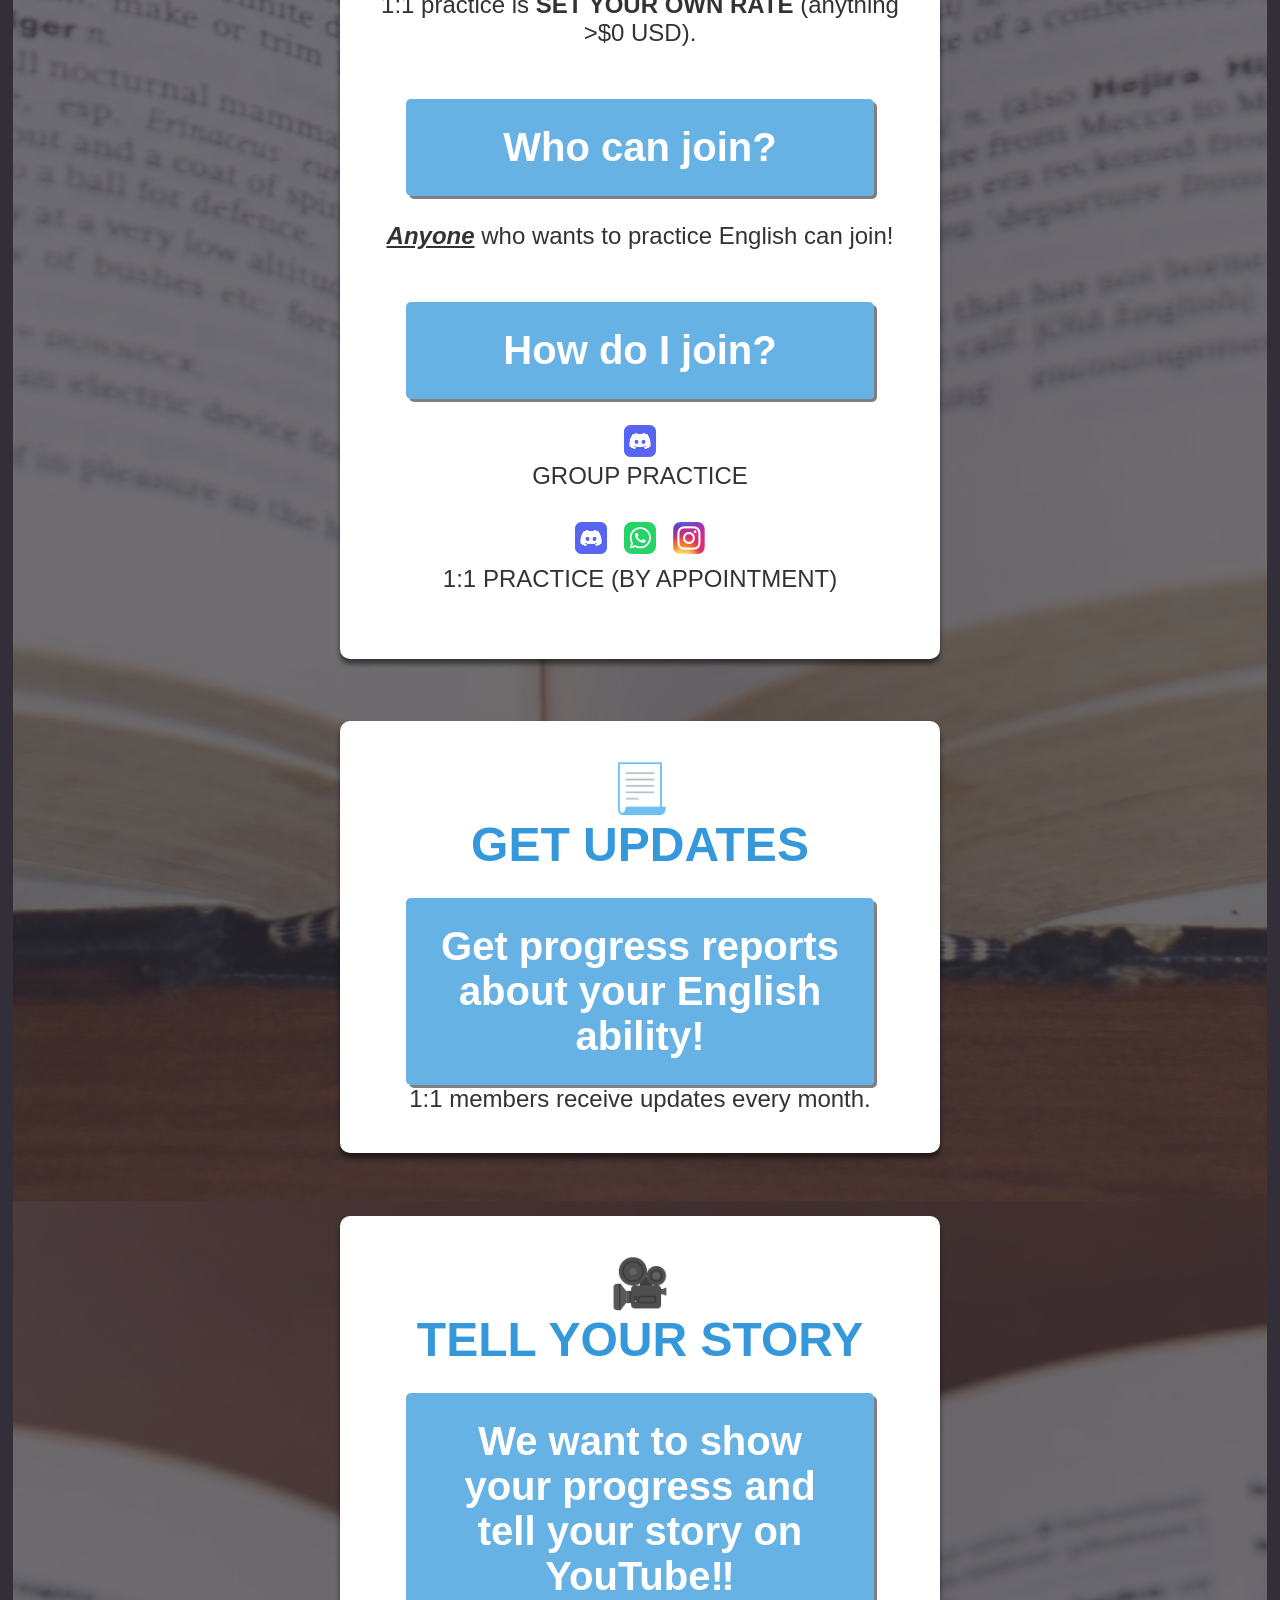
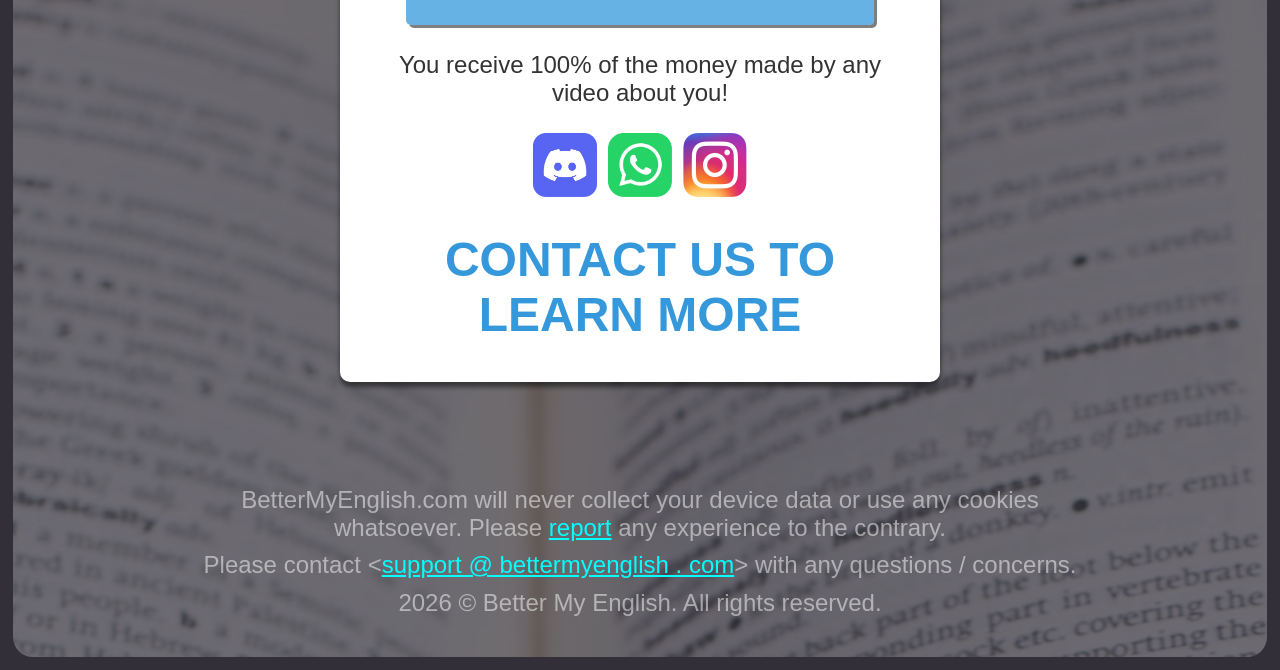
==== commit 923dcbe8: "Update about.html" ====
--- a/about.html
+++ b/about.html
@@ -75,9 +75,8 @@
         <section>
           <h2>📃</h2>
           <h2>GET UPDATES</h2>
-          <h3 class="h3_heading" style="margin: 5% auto 0 auto;">Get reports about your English ability!</h3>
-          <p class="h3_subheading">Group members receive general reports every quarter.</p>
-          <p>1:1 members receive reports every month.</p>
+          <h3 class="h3_heading" style="margin: 5% auto 0 auto;">Get progress reports about your English ability!</h3>
+          <p>1:1 members receive updates every month.</p>
         </section>
         <section>
           <h2>🎥</h2>
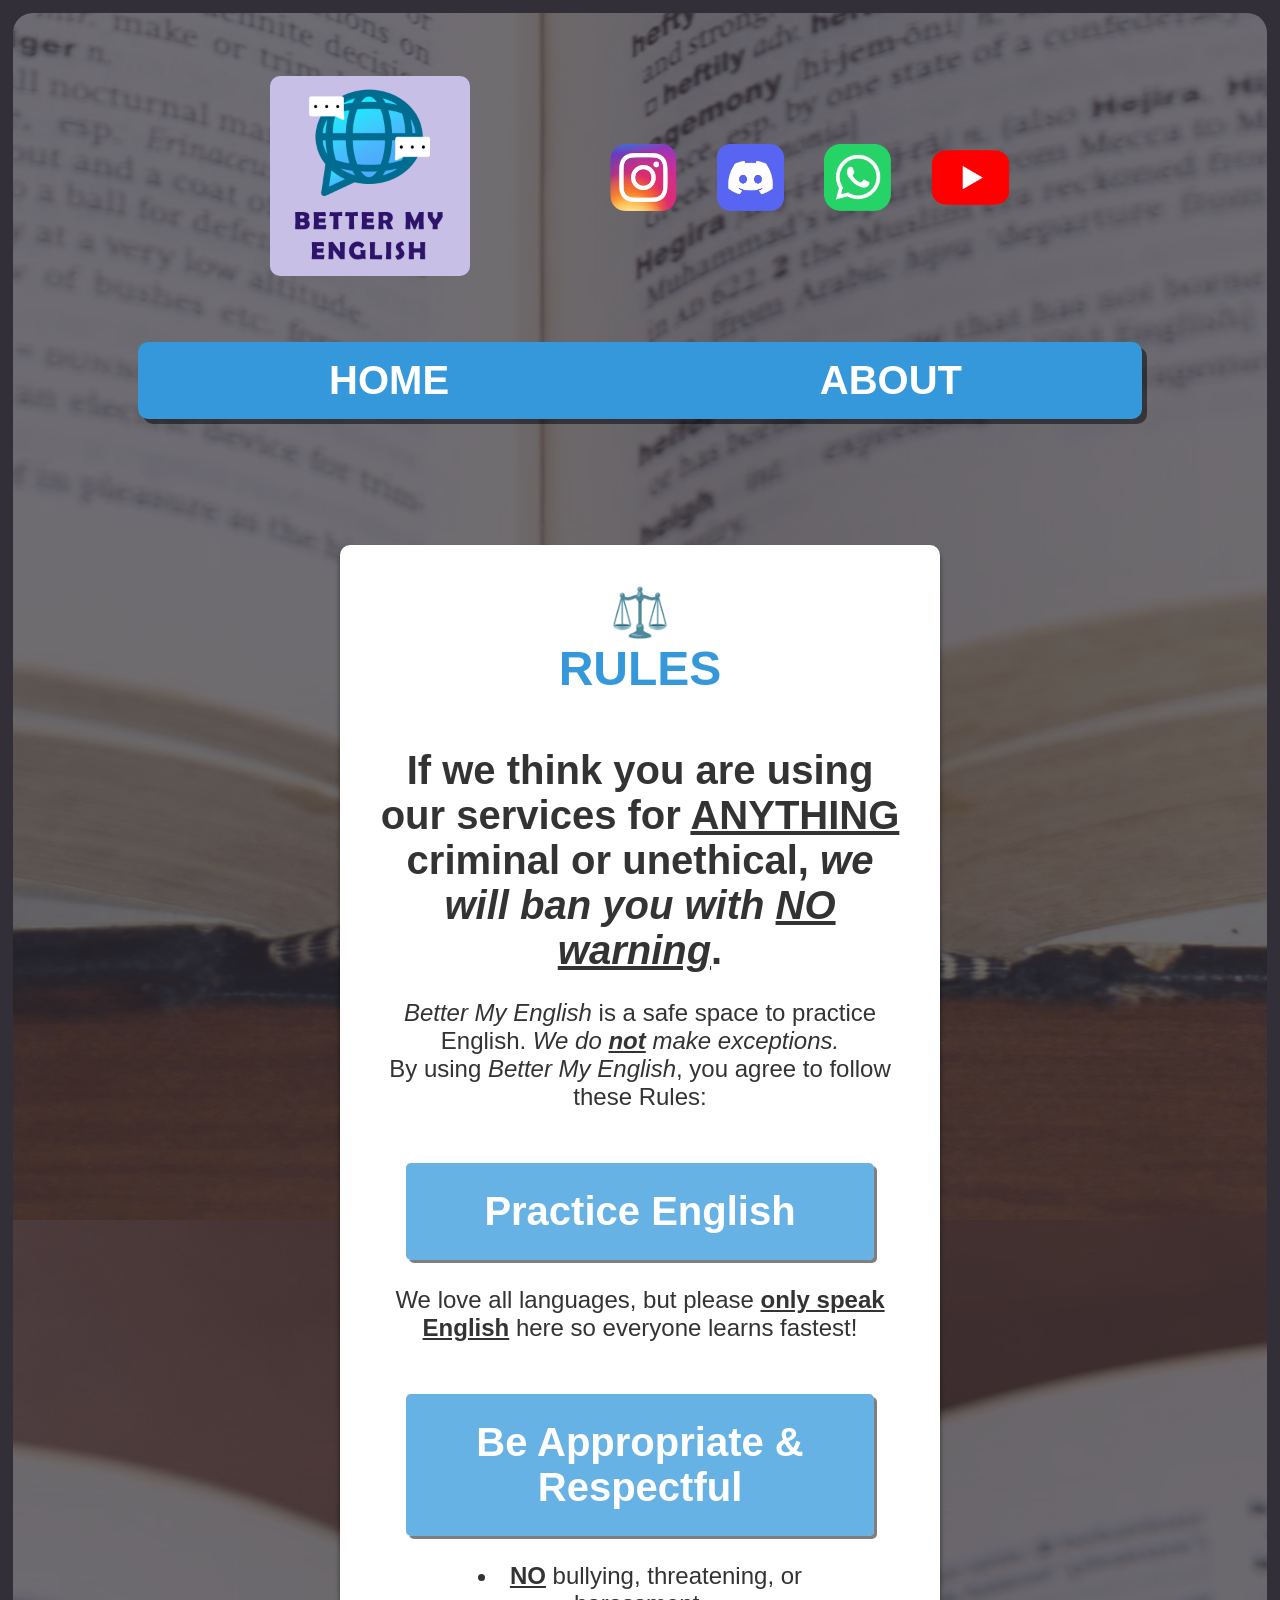
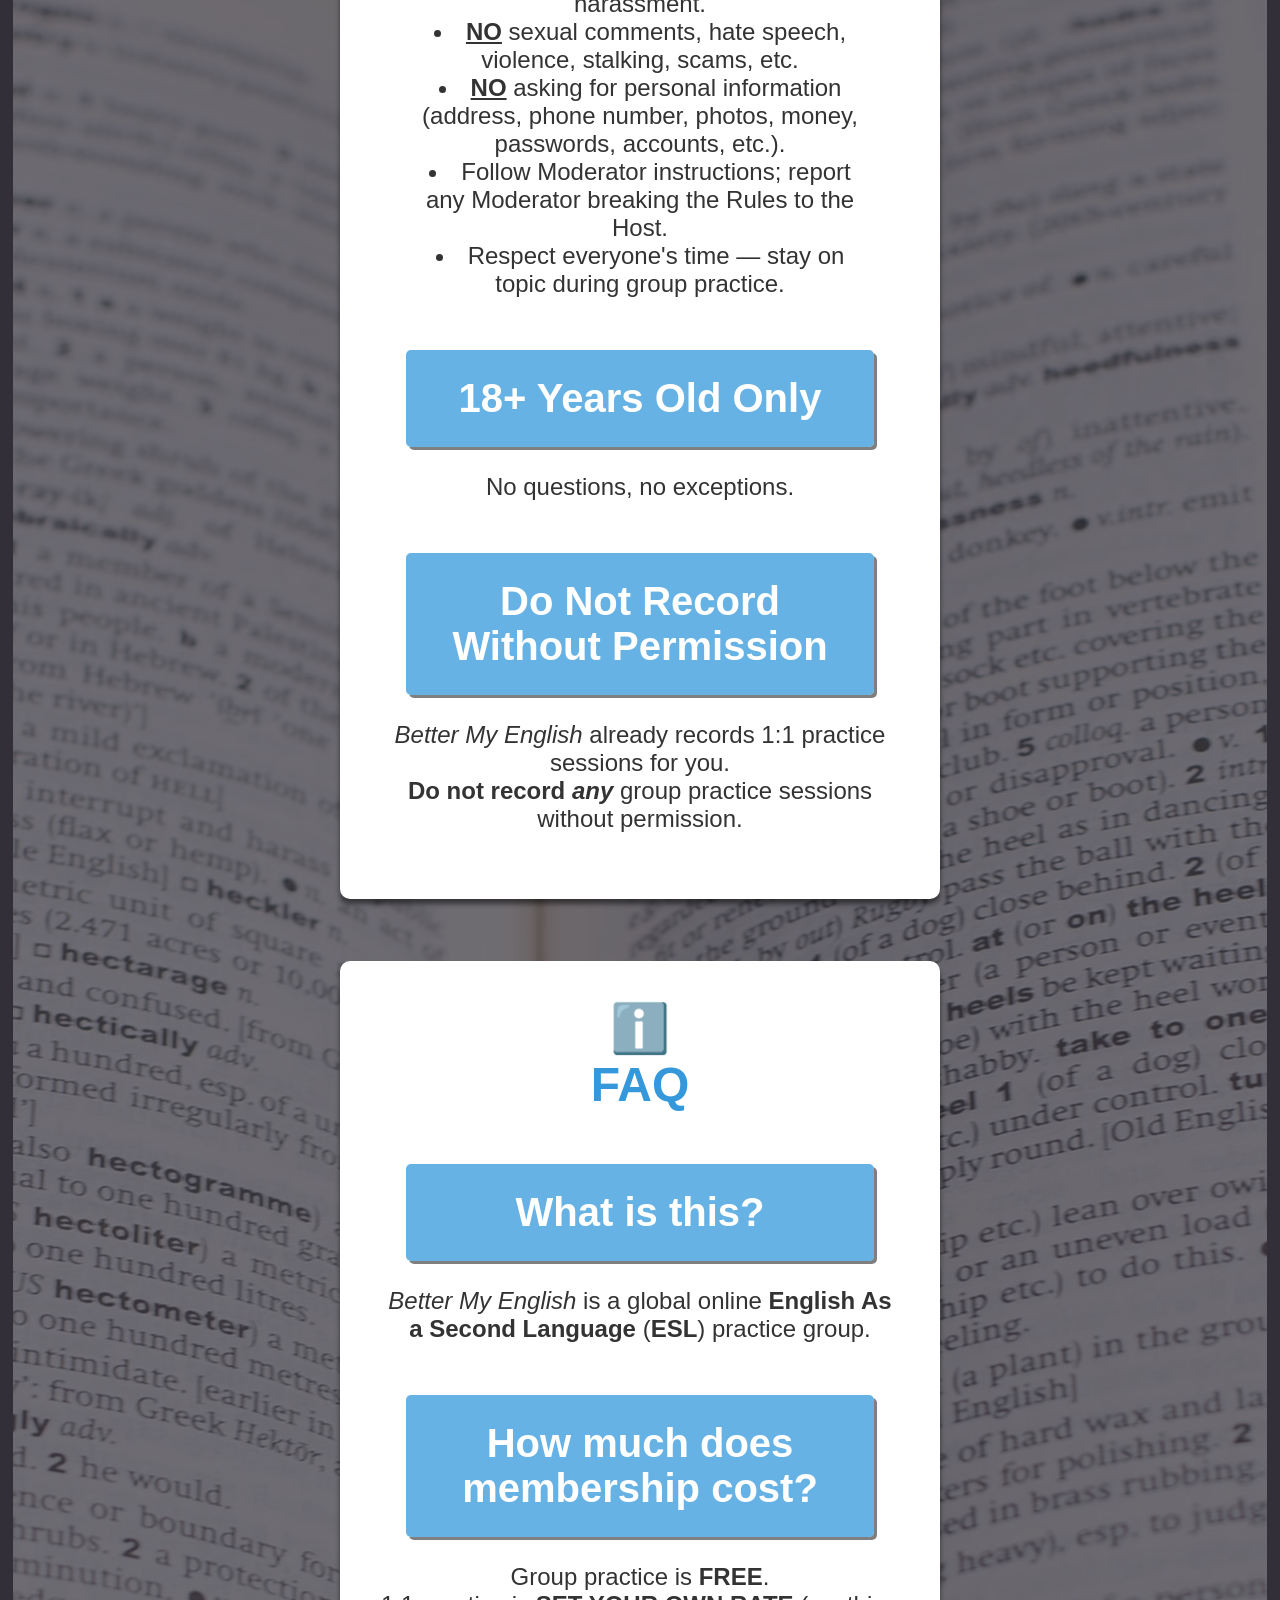
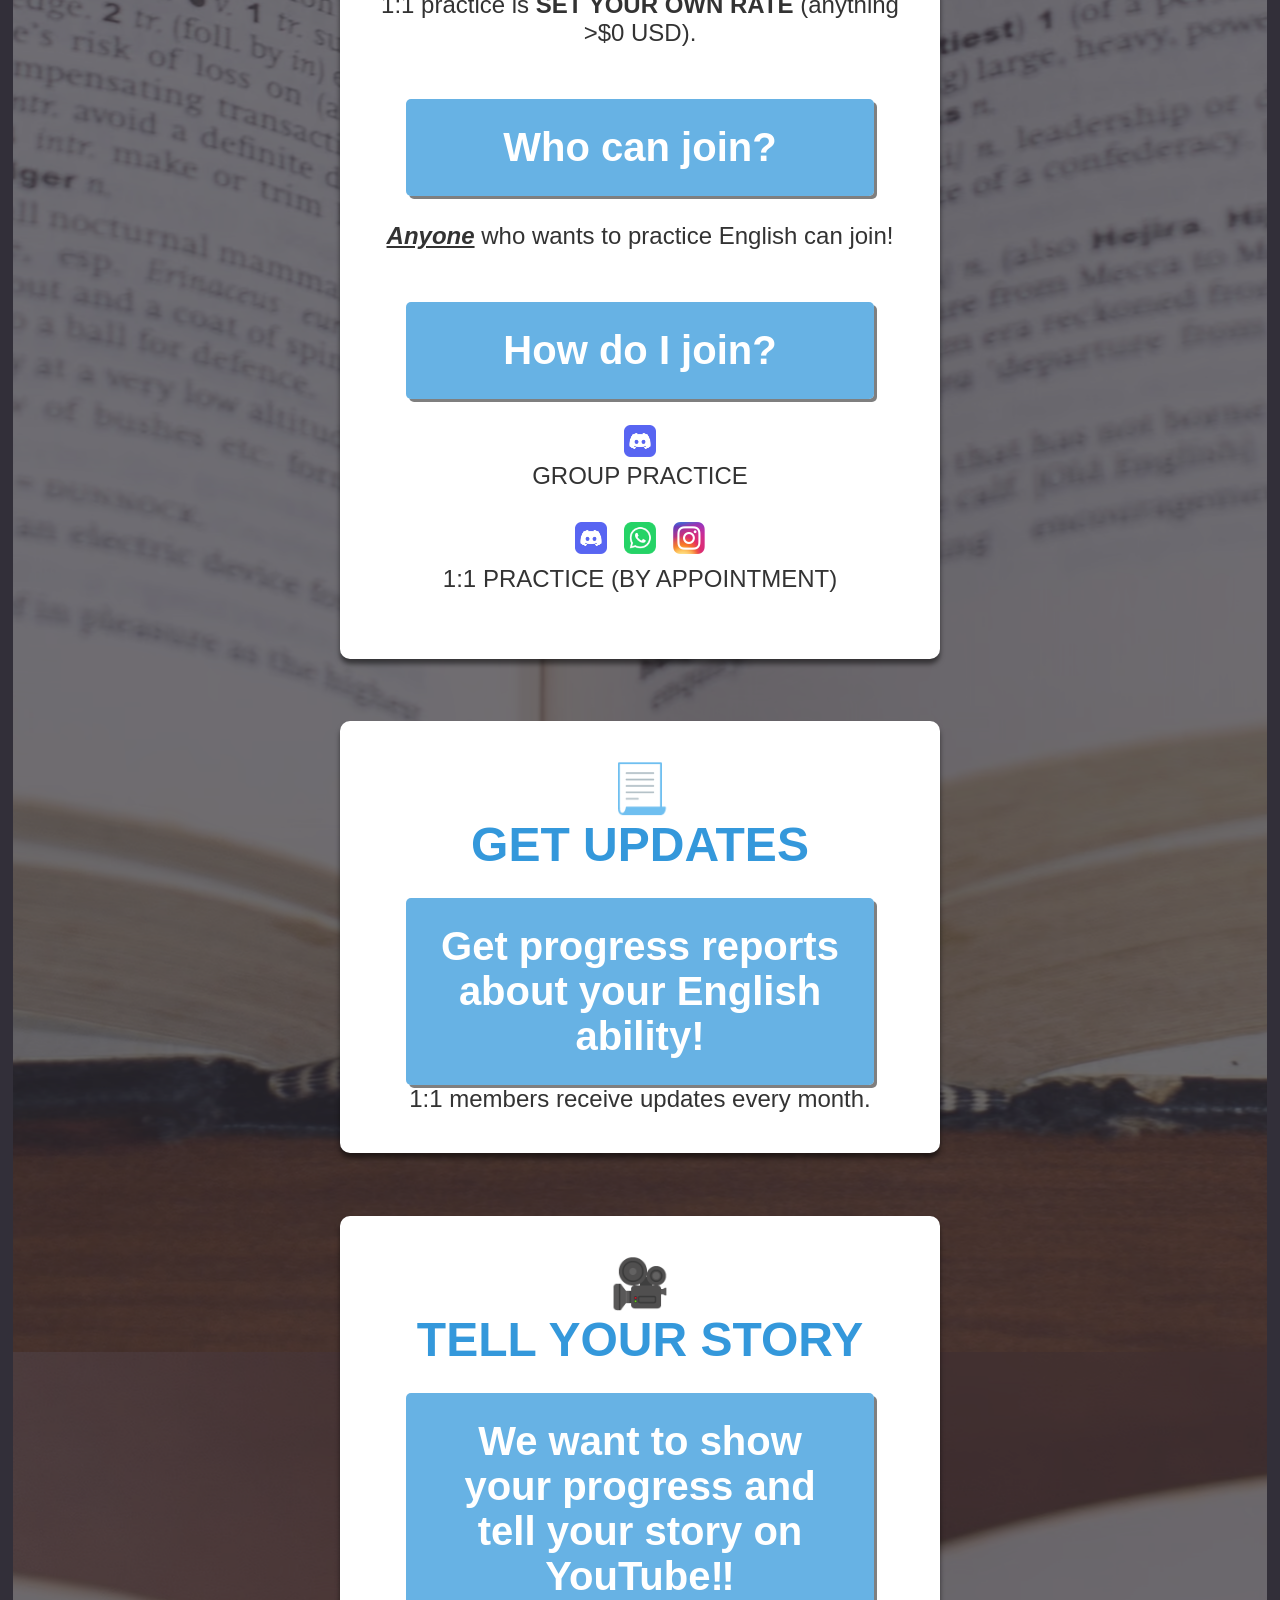
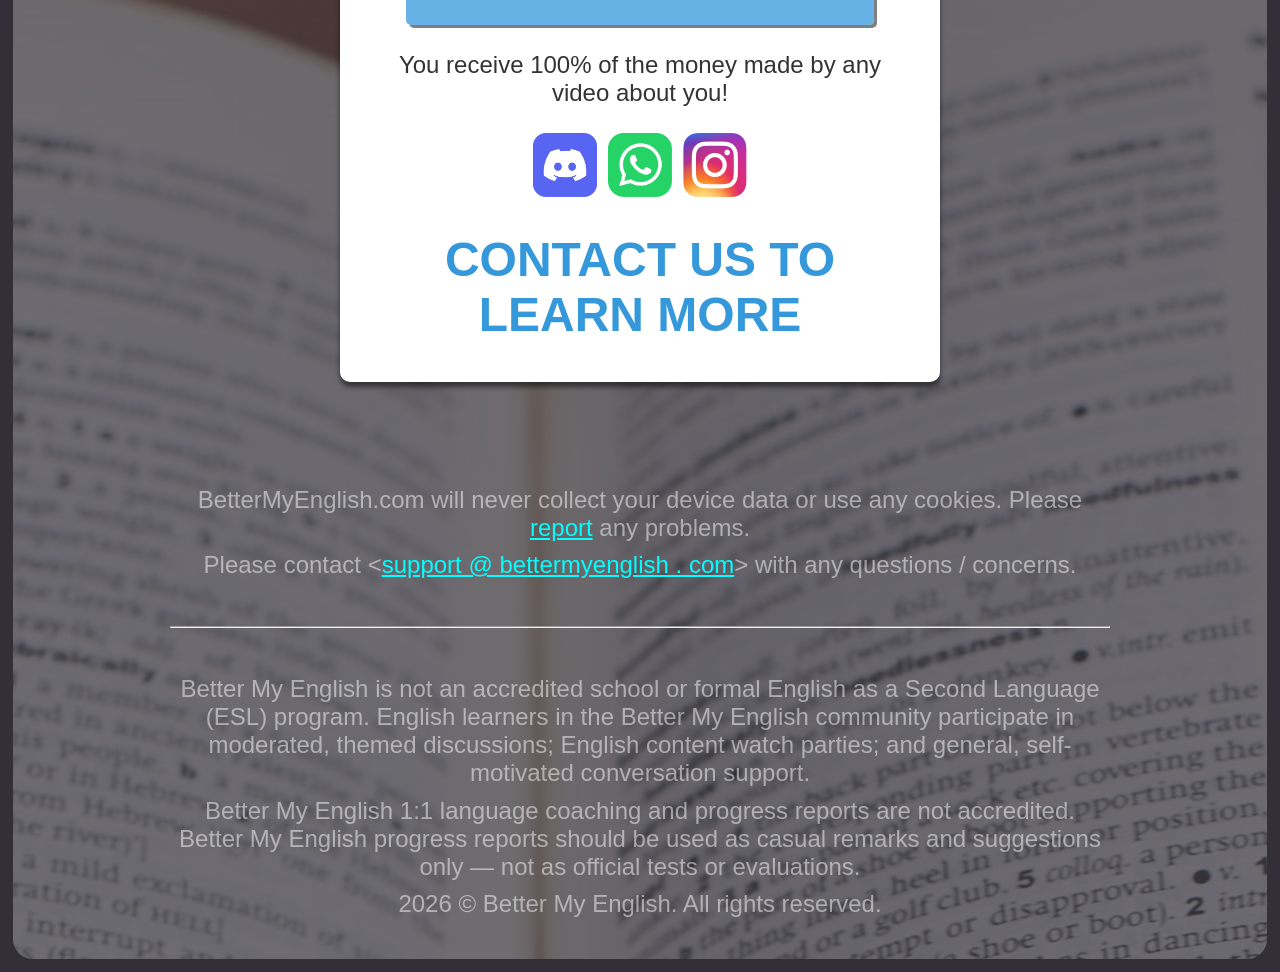
==== commit 573c92f9: "Update about.html" ====
--- a/about.html
+++ b/about.html
@@ -92,8 +92,15 @@
         </section>
       </main>
       <footer>
-        <p>BetterMyEnglish.com will never collect your device data or use any cookies whatsoever. Please <a href="mailto:support@bettermyenglish.com">report</a> any experience to the contrary.</p>
+        <p>BetterMyEnglish.com will never collect your device data or use any cookies. Please <a href="mailto:support@bettermyenglish.com">report</a> any problems.</p>
         <p>Please contact <<a href="mailto:support@bettermyenglish.com">support @ bettermyenglish . com</a>> with any questions / concerns.</p>
+        <hr>
+        <p>
+          Better My English is not an accredited school or formal English as a Second Language (ESL) program. English learners in the Better My English community participate in moderated, themed discussions; English content watch parties; and general, self-motivated conversation support.
+        </p>
+        <p>
+          Better My English 1:1 language coaching and progress reports are not accredited. Better My English progress reports should be used as casual remarks and suggestions only — not as official tests or evaluations.
+        </p>
         <p>2026 &copy; Better My English. All rights reserved.</p>
       </footer>
       <script src="./global.js"></script>
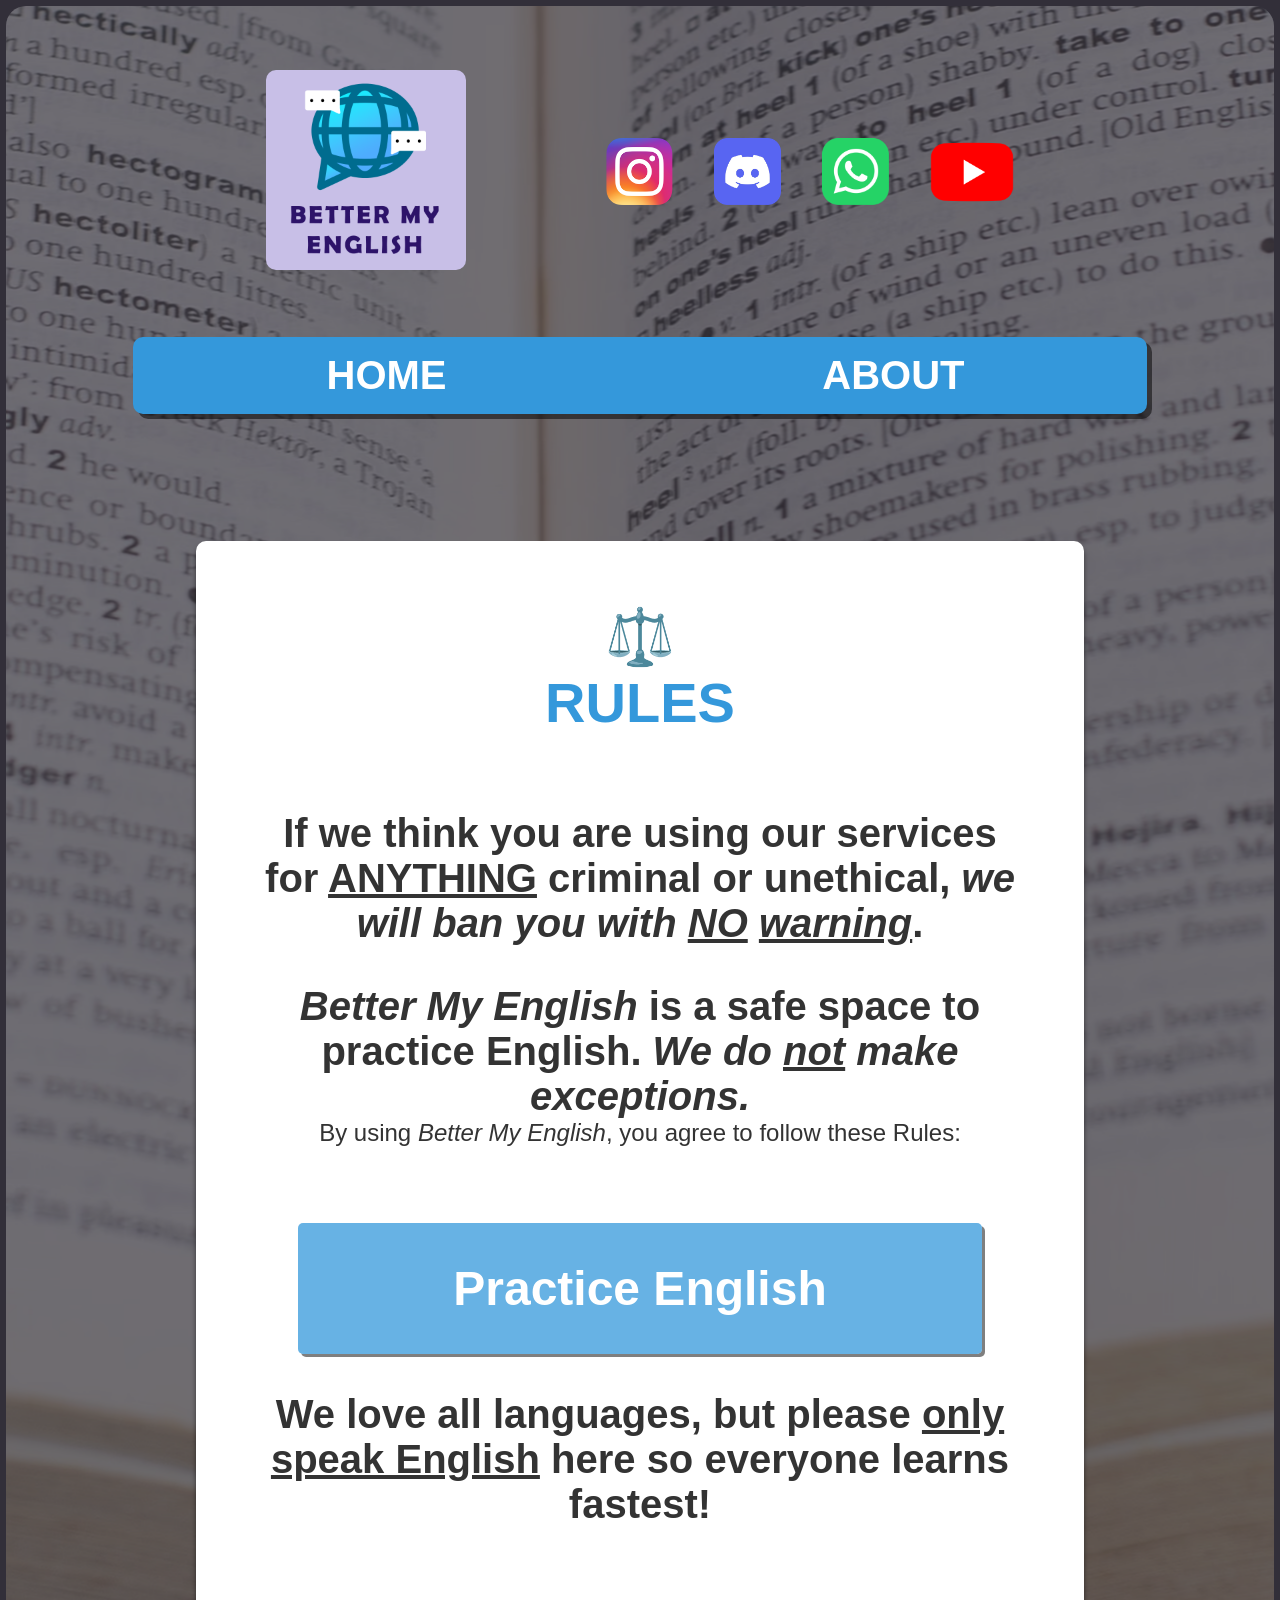
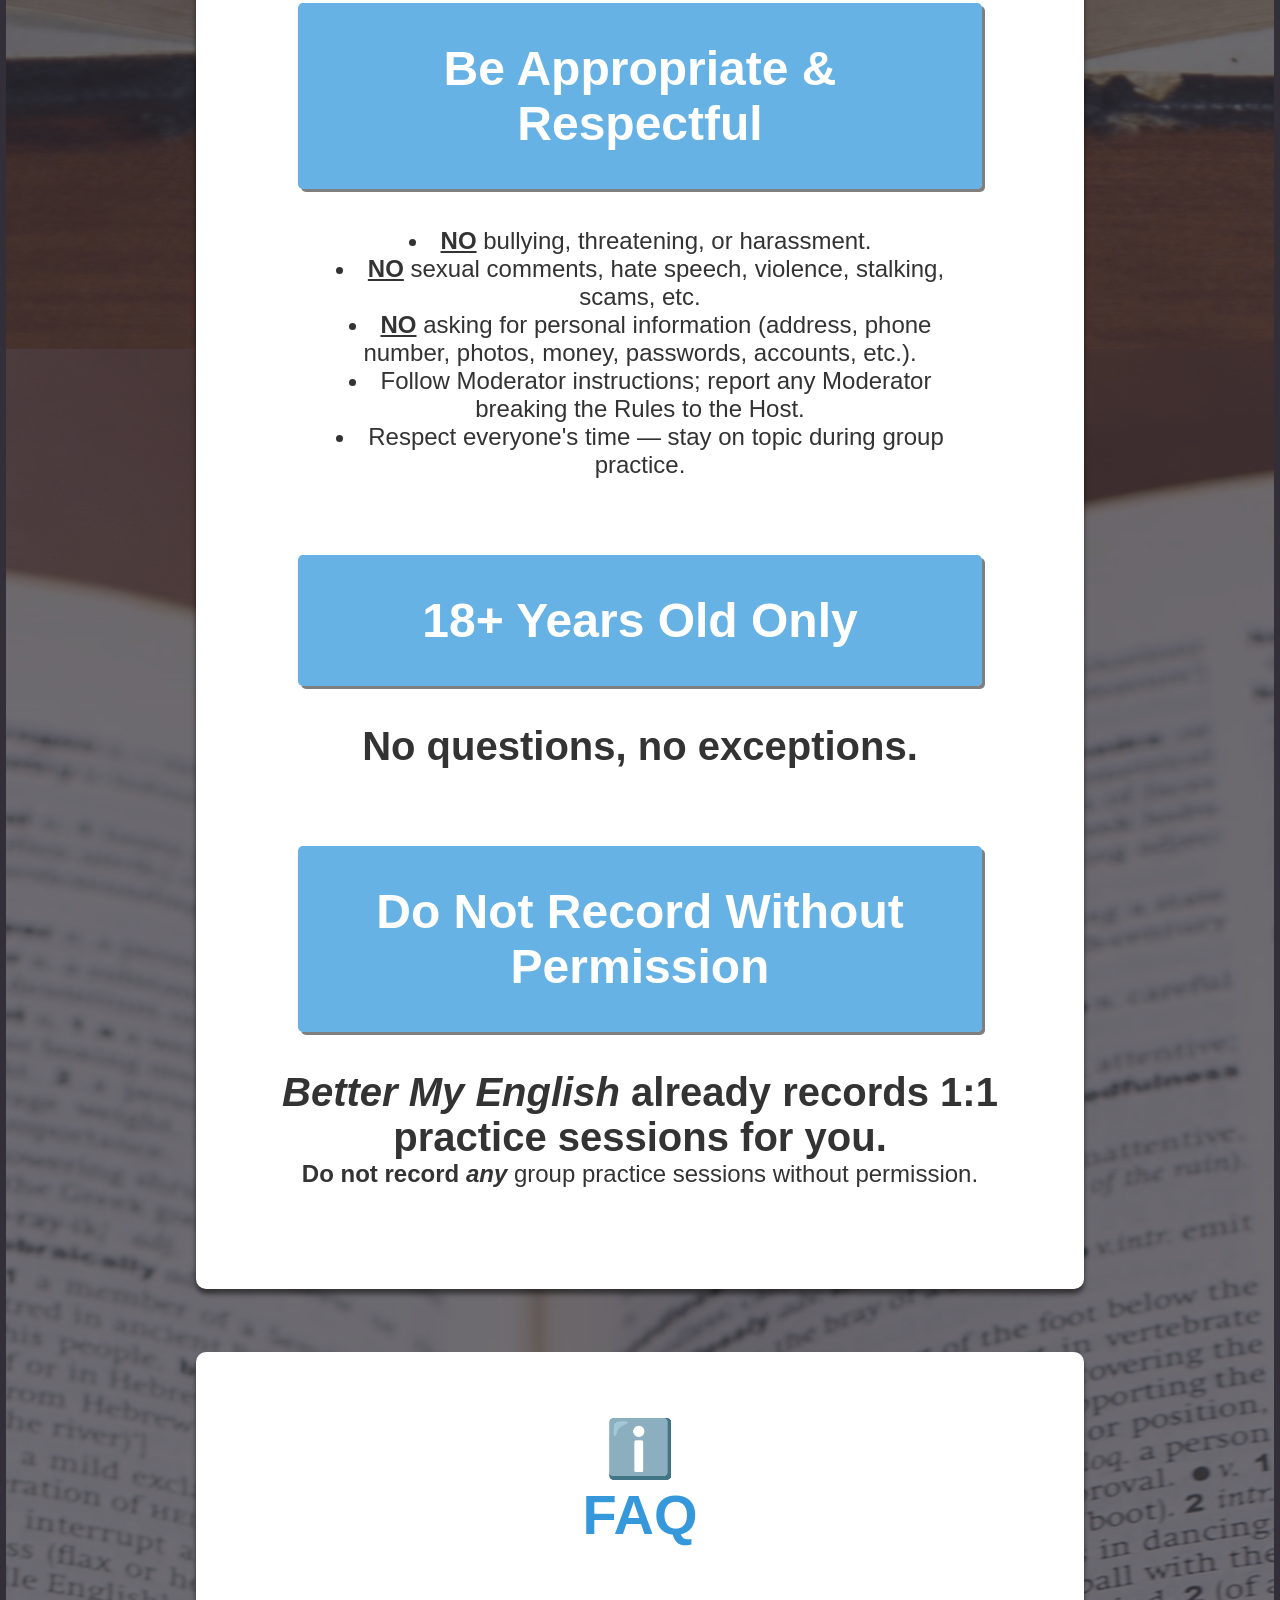
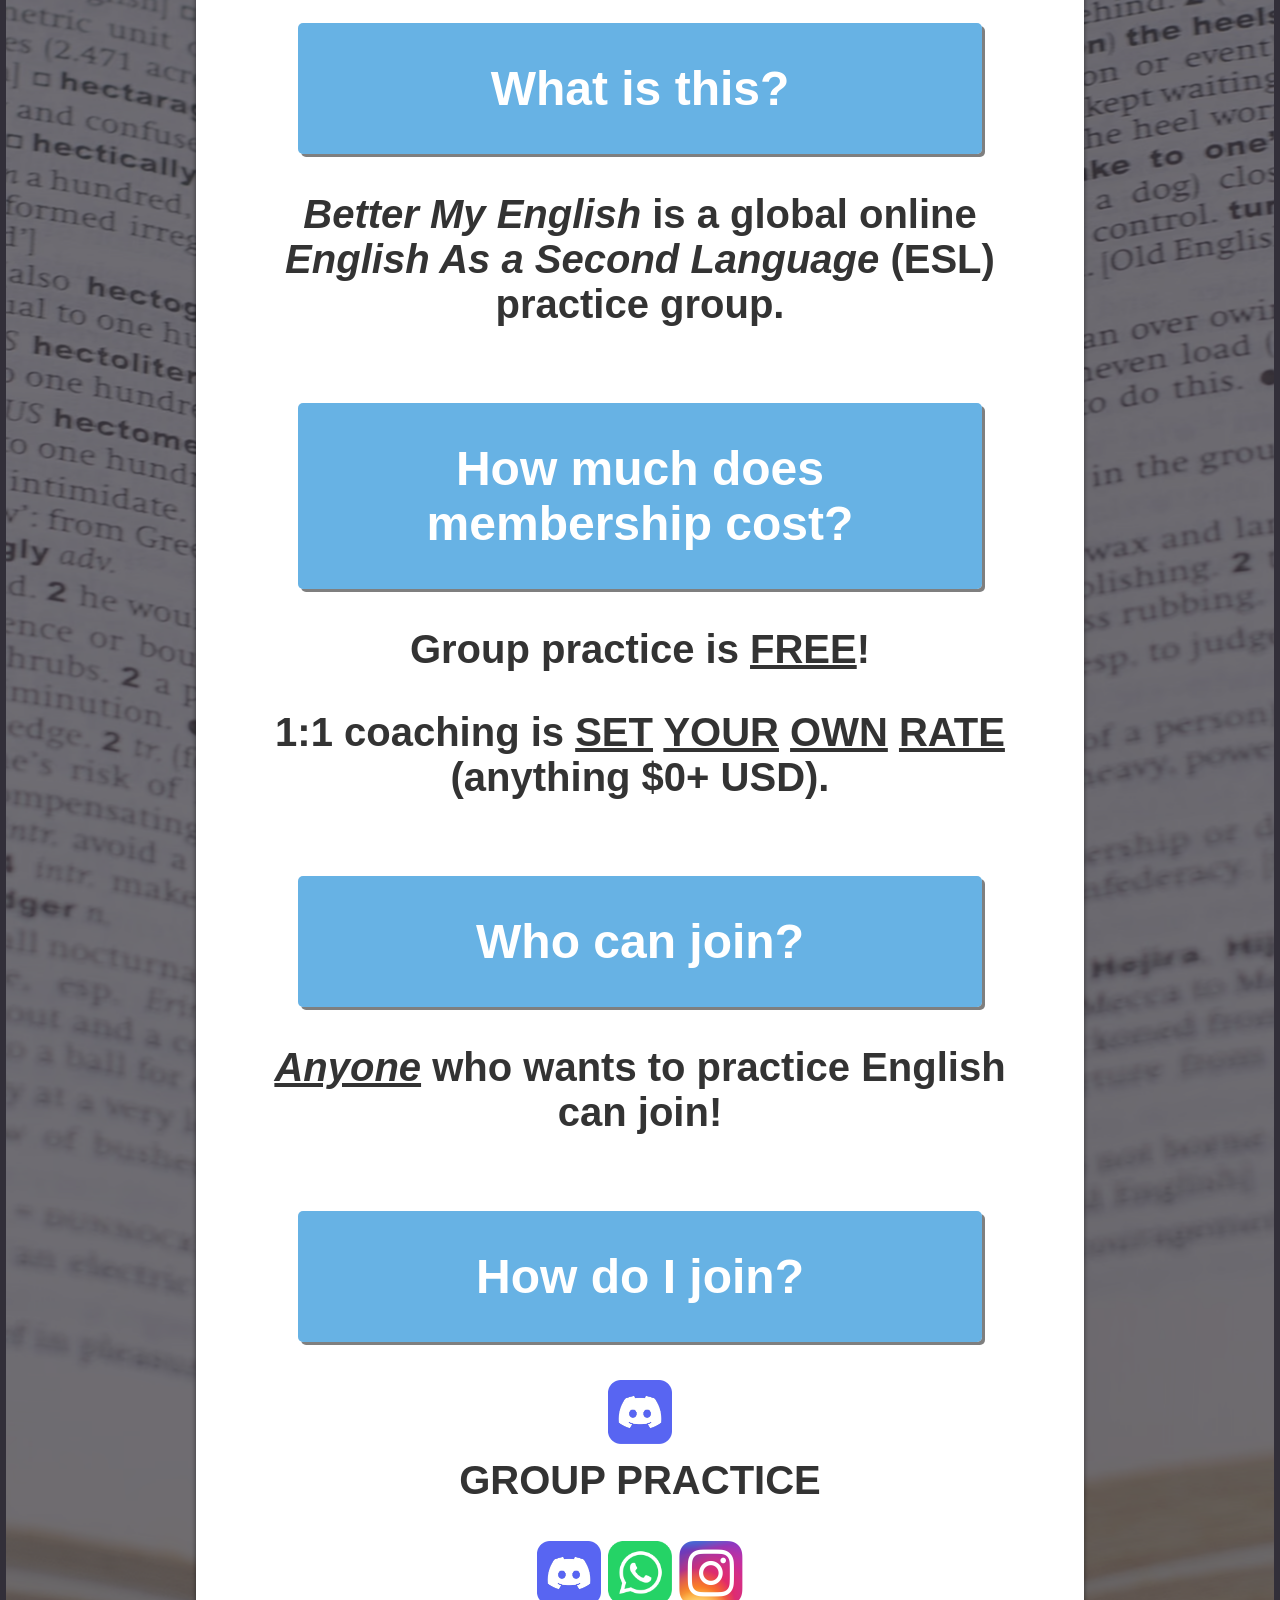
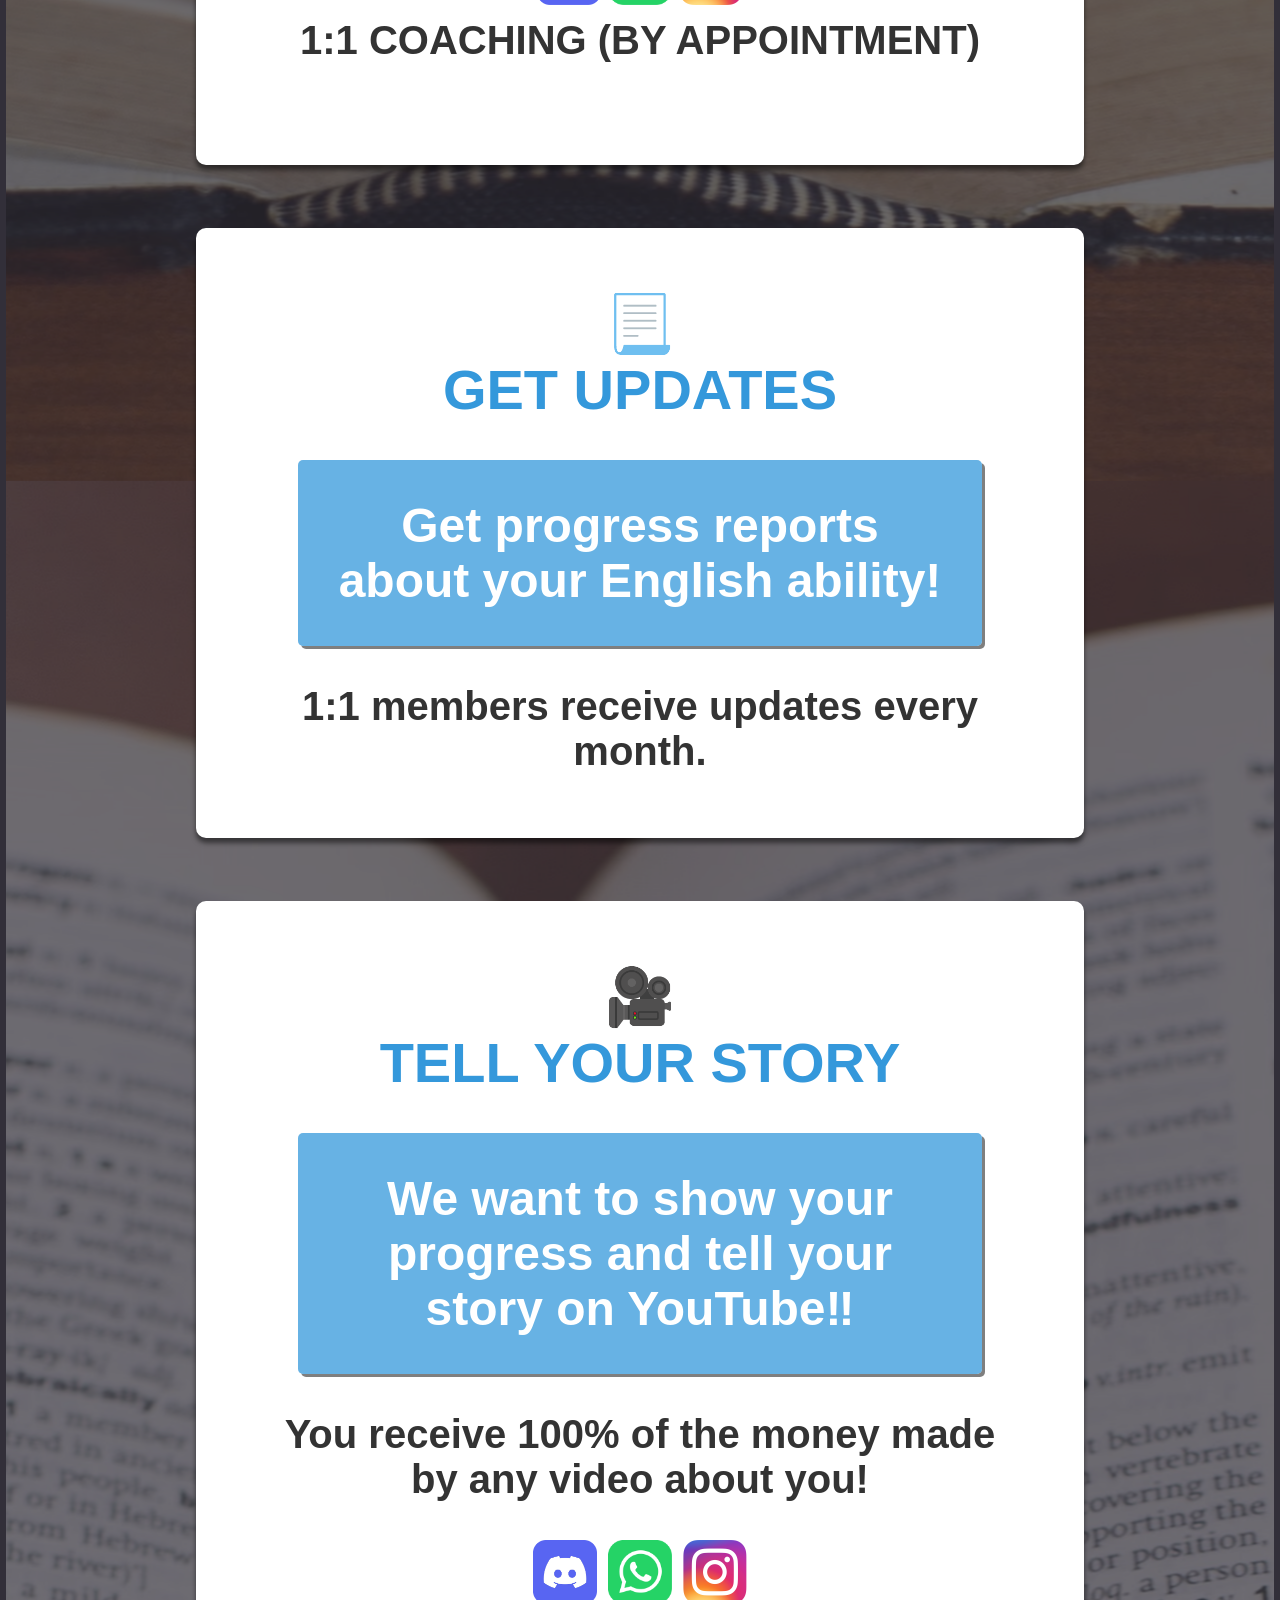
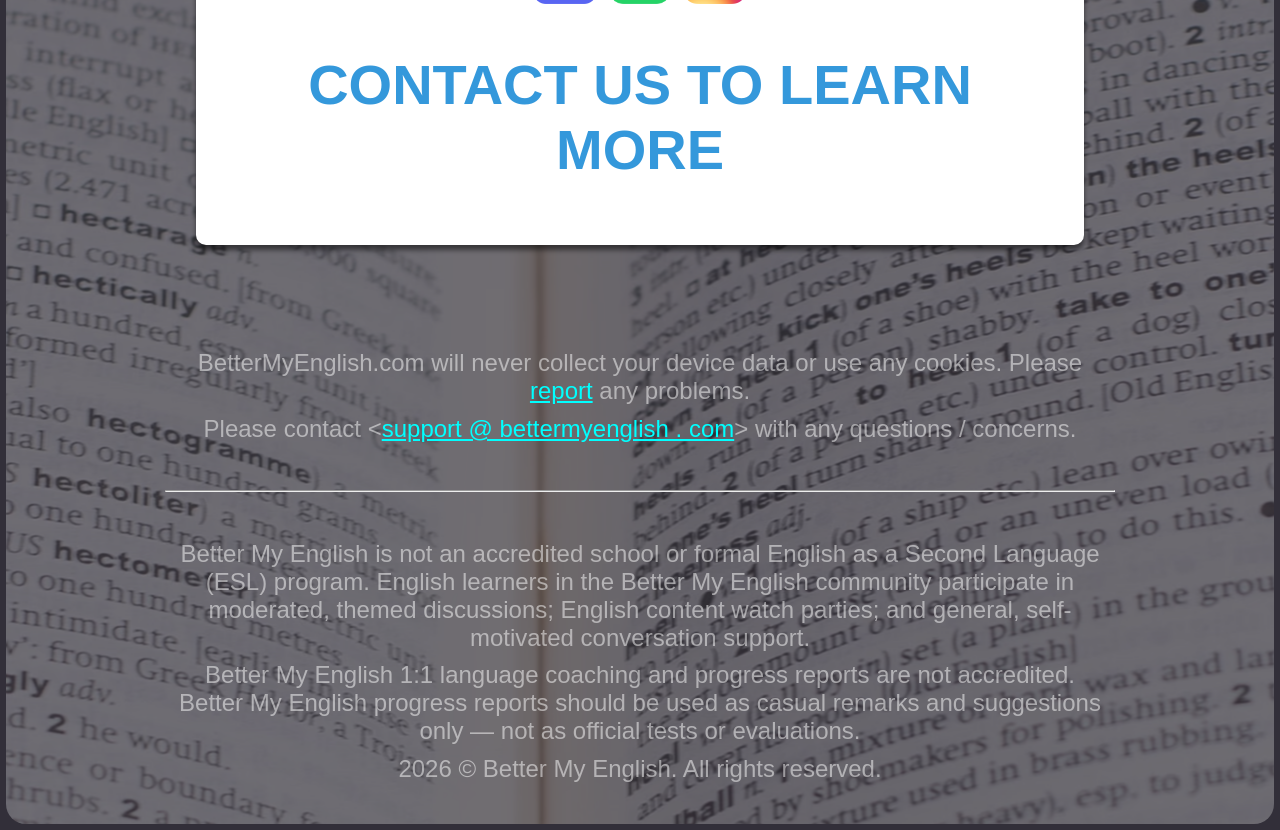
==== commit 5ba507a9: "Update about.html" ====
--- a/about.html
+++ b/about.html
@@ -56,27 +56,27 @@
           <h2>ℹ️</h2>
           <h2>FAQ</h2>
           <h3 class="h3_heading" style="margin: 10% auto 0 auto;">What is this?</h3>
-          <p class="h3_subheading"><span style="font-style: italic;">Better My English</span> is a global online <span style="font-weight: bold;">English As a Second Language</span> (<span style="font-weight: bold;">ESL</span>) practice group.</p>
+          <p class="h3_subheading"><span style="font-style: italic;">Better My English</span> is a global online <span style="font-weight: bold; font-style: italic;">English As a Second Language</span> (<span style="font-weight: bold;">ESL</span>) practice group.</p>
           <h3 class="h3_heading" style="margin: 10% auto 0 auto;">How much does membership cost?</h3>
-          <p class="h3_subheading">Group practice is <span style="font-weight: bold;">FREE</span>.</p>
-          <p>1:1 practice is <span style="font-weight: bold;">SET YOUR OWN RATE</span> (anything >$0 USD).</p>
+          <p class="h3_subheading">Group practice is <span style="text-decoration: underline;">FREE</span>!</p>
+          <p class="h3_subheading">1:1 coaching is <span style="text-decoration: underline;">SET</span> <span style="text-decoration: underline;">YOUR</span> <span style="text-decoration: underline;">OWN</span> <span style="text-decoration: underline;">RATE</span> (anything $0+ USD).</p>
           <h3 class="h3_heading" style="margin: 10% auto 0 auto;">Who can join?</h3>
           <p class="h3_subheading"><span style="font-weight: bold; text-decoration: underline; font-style: italic;">Anyone</span> who wants to practice English can join!</p>
           <h3 class="h3_heading" style="margin: 10% auto 0 auto;">How do I join?</h3>
-          <img class="miniSocialIcon hyperlinked" src="158568.png" data-redirect-link="4" style="margin: 5% auto 0 auto;"/>
-          <p>GROUP PRACTICE </p>
+          <img class="midSocialIcon hyperlinked" src="158568.png" data-redirect-link="4" style="margin: 5% auto 0 auto;"/>
+          <p class="h3_subheading" style="margin: 1% auto 0 auto;">GROUP PRACTICE</p>
           <p style="margin: 5% auto 0 auto;">
-            <img class="miniSocialIcon hyperlinked" src="158568.png" data-redirect-link="4"/>
-            <img class="miniSocialIcon hyperlinked" src="67863765.png" data-redirect-link="5"/>
-            <img class="miniSocialIcon hyperlinked" src="2466582.png" data-redirect-link="6"/>
+            <img class="midSocialIcon hyperlinked" src="158568.png" data-redirect-link="4"/>
+            <img class="midSocialIcon hyperlinked" src="67863765.png" data-redirect-link="5"/>
+            <img class="midSocialIcon hyperlinked" src="2466582.png" data-redirect-link="6"/>
           </p>
-          <p style="margin: 0 auto 5% auto;">1:1 PRACTICE (BY APPOINTMENT)</p>
+          <p class="h3_subheading" style="margin: 1% auto 5% auto;">1:1 COACHING (BY APPOINTMENT)</p>
         </section>
         <section>
           <h2>📃</h2>
           <h2>GET UPDATES</h2>
           <h3 class="h3_heading" style="margin: 5% auto 0 auto;">Get progress reports about your English ability!</h3>
-          <p>1:1 members receive updates every month.</p>
+          <p class="h3_subheading">1:1 members receive updates every month.</p>
         </section>
         <section>
           <h2>🎥</h2>
--- a/styles.css
+++ b/styles.css
@@ -55,7 +55,7 @@
   background-color: rgba(50, 47, 57, 1);
   color: #333;
   text-align: center;
-  margin: 1%;
+  margin: 0.5%;
   text-decoration-skip: space;
   
 }
@@ -151,7 +151,7 @@
 #youtubeIcon {
 
   min-width: 50px;
-  width: 7rem;
+  width: 7.5rem;
   max-width: 200px;
   
 }
@@ -205,7 +205,8 @@
 
 main {
   
-  font-size: 1.1em;
+  width: 100%;
+  font-size: 1.5em;
   
 }
 
@@ -230,20 +231,25 @@
 
 section {
 
-  width: 90%;
+  width: 70%;
   
   background-color: white;
   border-radius: 10px;
-  padding: 40px;
+  padding: 5%;
   box-shadow: 0 5px 5px rgba(0, 0, 0, 0.5);
   margin: 5% auto;
-  max-width: 600px;
-  
+  
+}
+
+h1 {
+
+  font-size: 4rem;
+
 }
 
 h2 {
   
-  font-size: 3rem;
+  font-size: 3.5rem;
   color: #3498db;
   
 }
@@ -264,7 +270,7 @@
   width: 90%;
   justify-self: center;
   padding: 5%;
-  font-size: 2.5rem;
+  font-size: 3rem;
   color: white;
   background-color: rgba(52, 152, 219, 0.75);
   box-shadow: 3px 3px rgba(0, 0, 0, 0.5);
@@ -275,6 +281,8 @@
 .h3_subheading {
 
   margin: 5% auto 0 auto;
+  font-size: 2.5rem;
+  font-weight: bold;
 
 }
 
@@ -308,7 +316,23 @@
   
 }
 
+.youtubeVideo {
+
+  min-width: 70%;
+  width: 50vw;
+  min-height: 100%;
+  height: 50vh;
+  border-radius: 10px;
+  
+}
+
 @media (max-aspect-ratio: 1/1) {
+
+  h1 {
+
+    font-size: 2.5rem;
+
+  }
 
   header {
 
@@ -354,6 +378,26 @@
 
   }
 
+  main {
+
+    width: 100%;
+
+  }
+
+  section {
+
+    width: 90%;
+    padding: 10%;
+
+  }
+
+  .youtubeVideo {
+
+    width: 90%;
+    height: auto;
+    
+  }
+
 }
 
 
@@ -366,4 +410,5 @@
   to {
     opacity: 1;
   }
-}
+  
+}
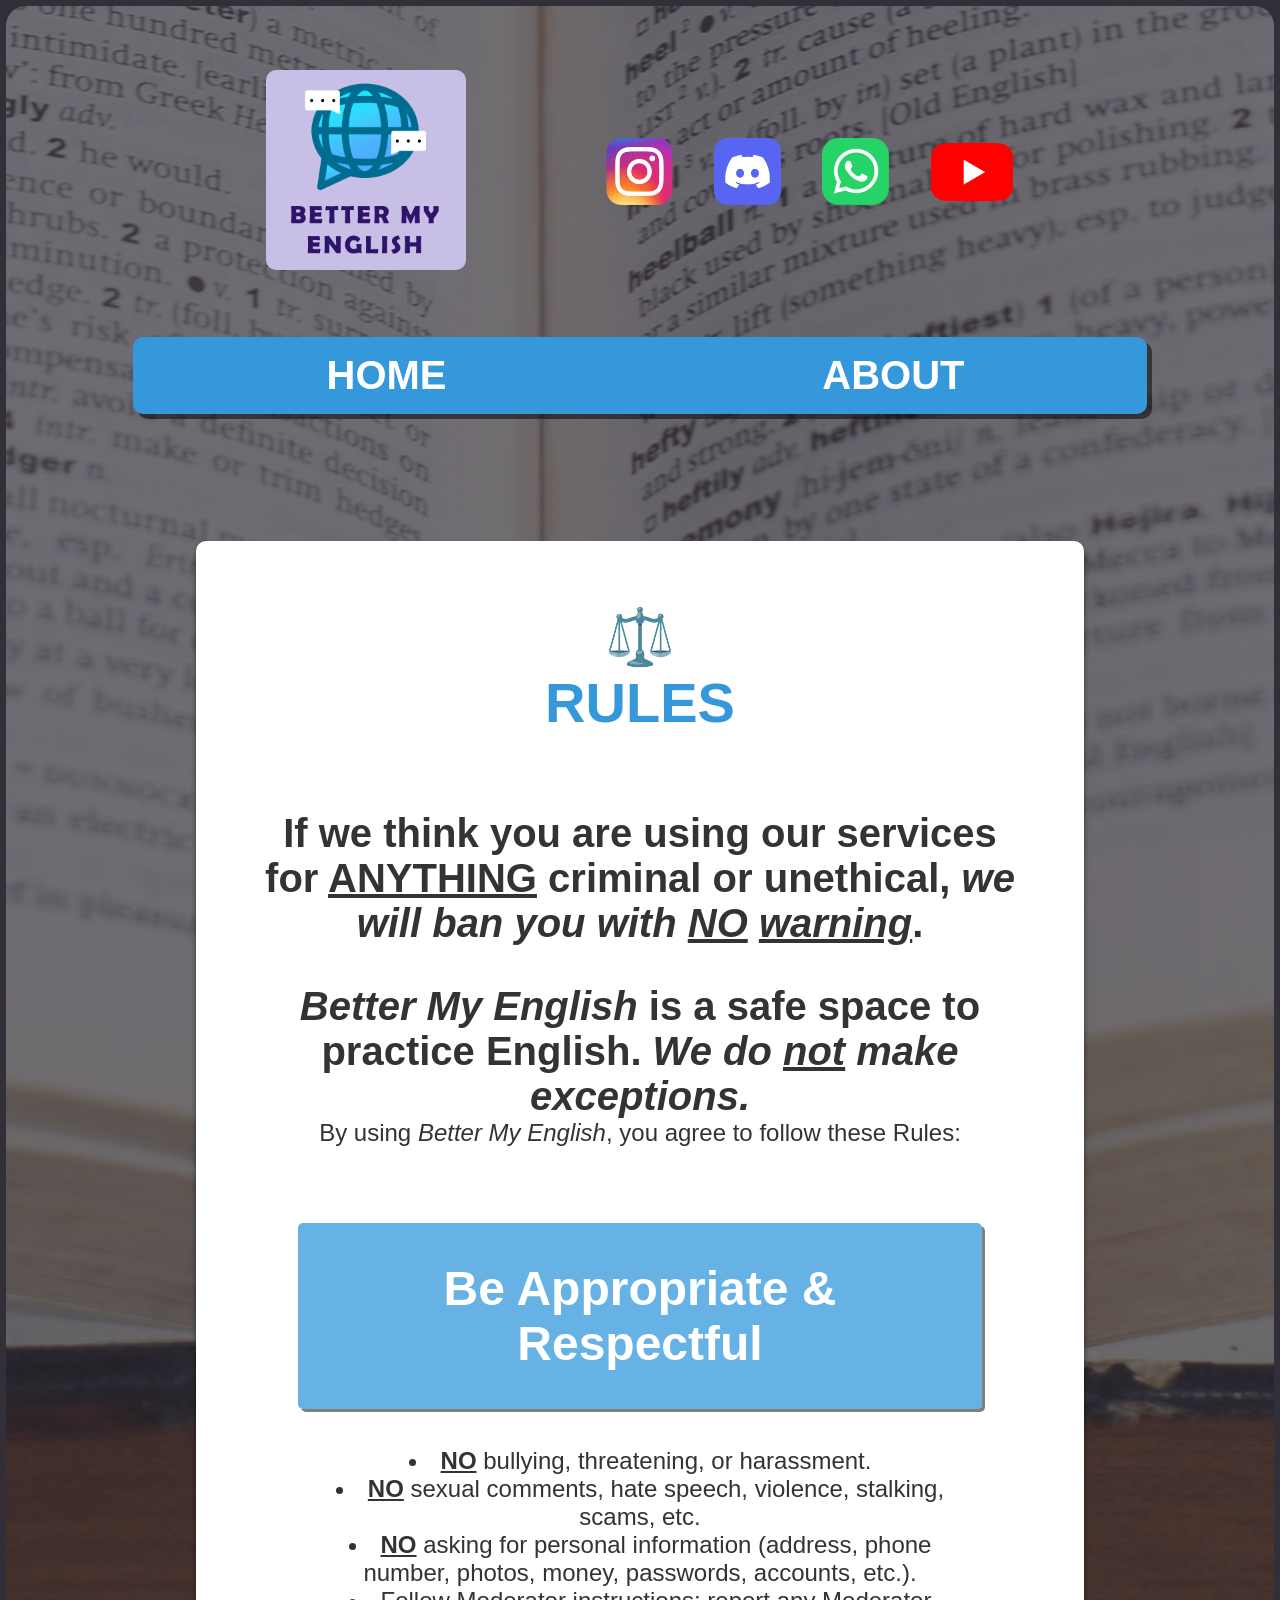
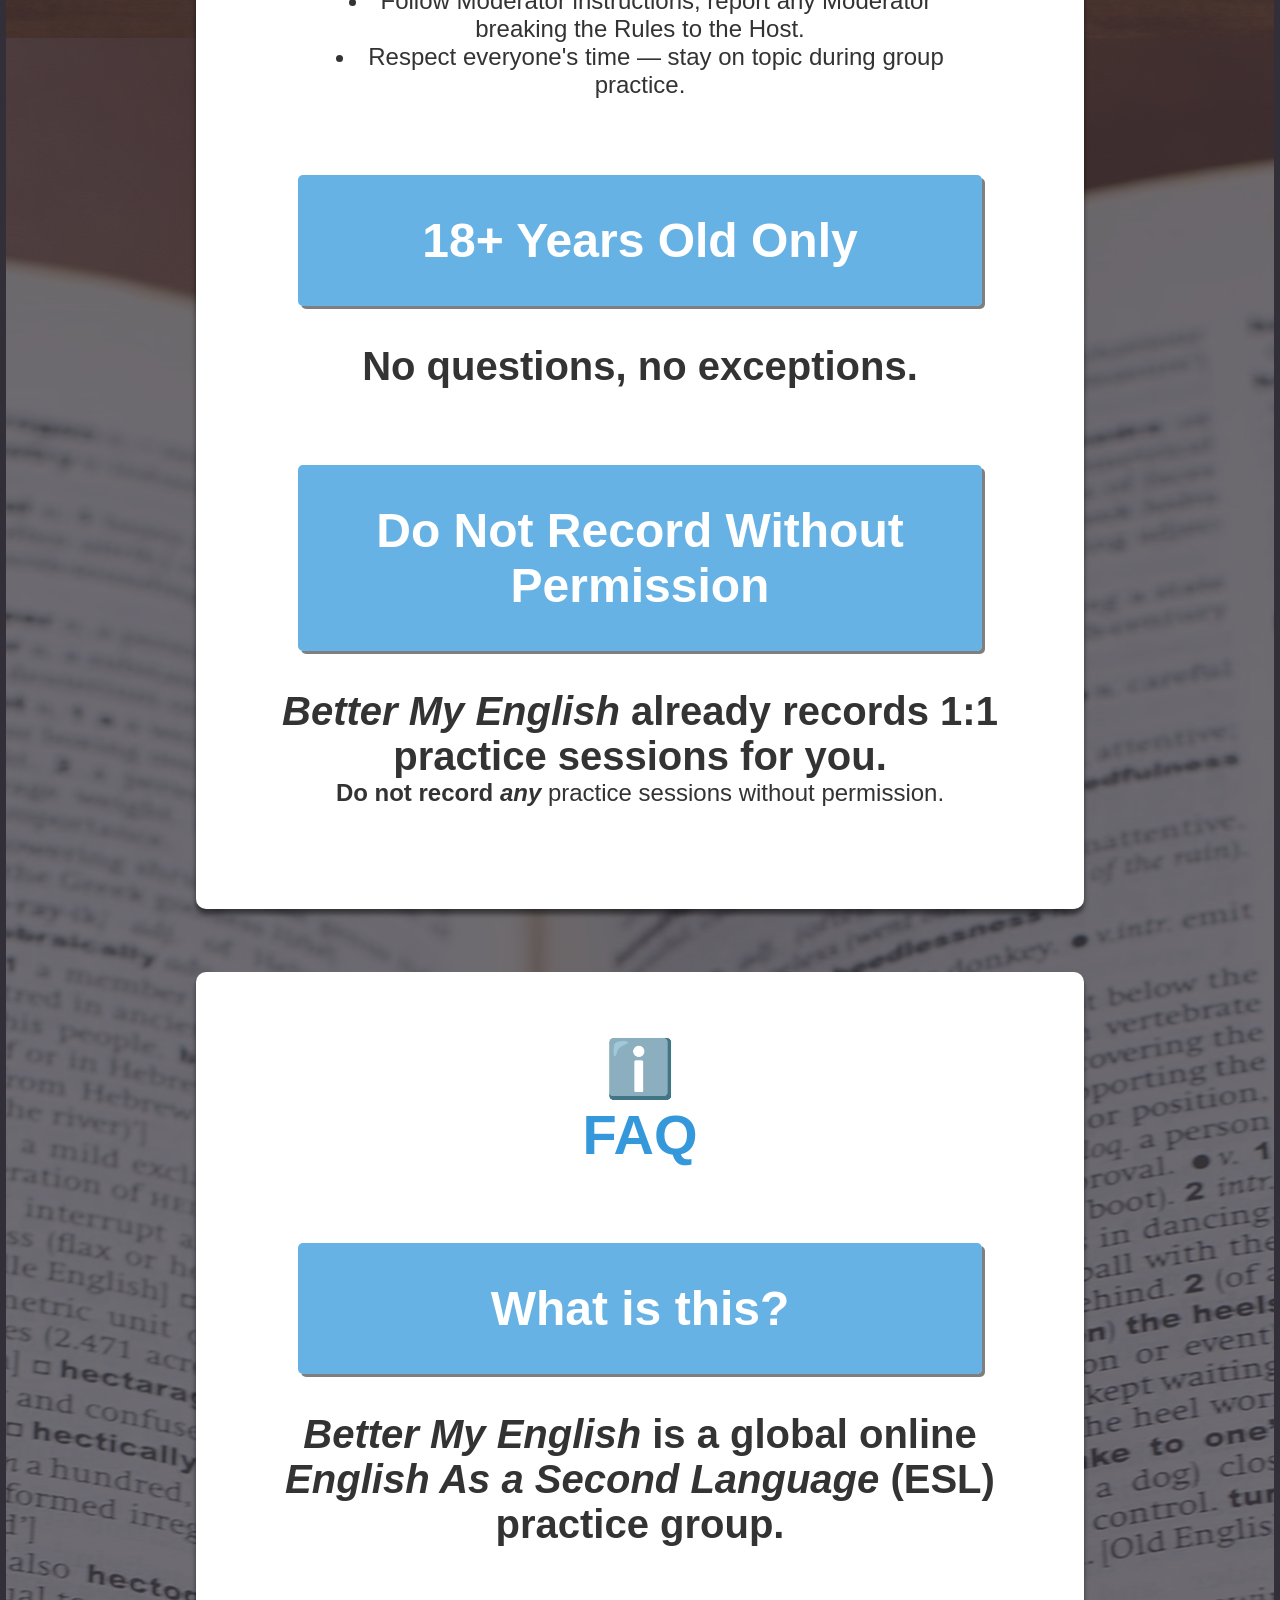
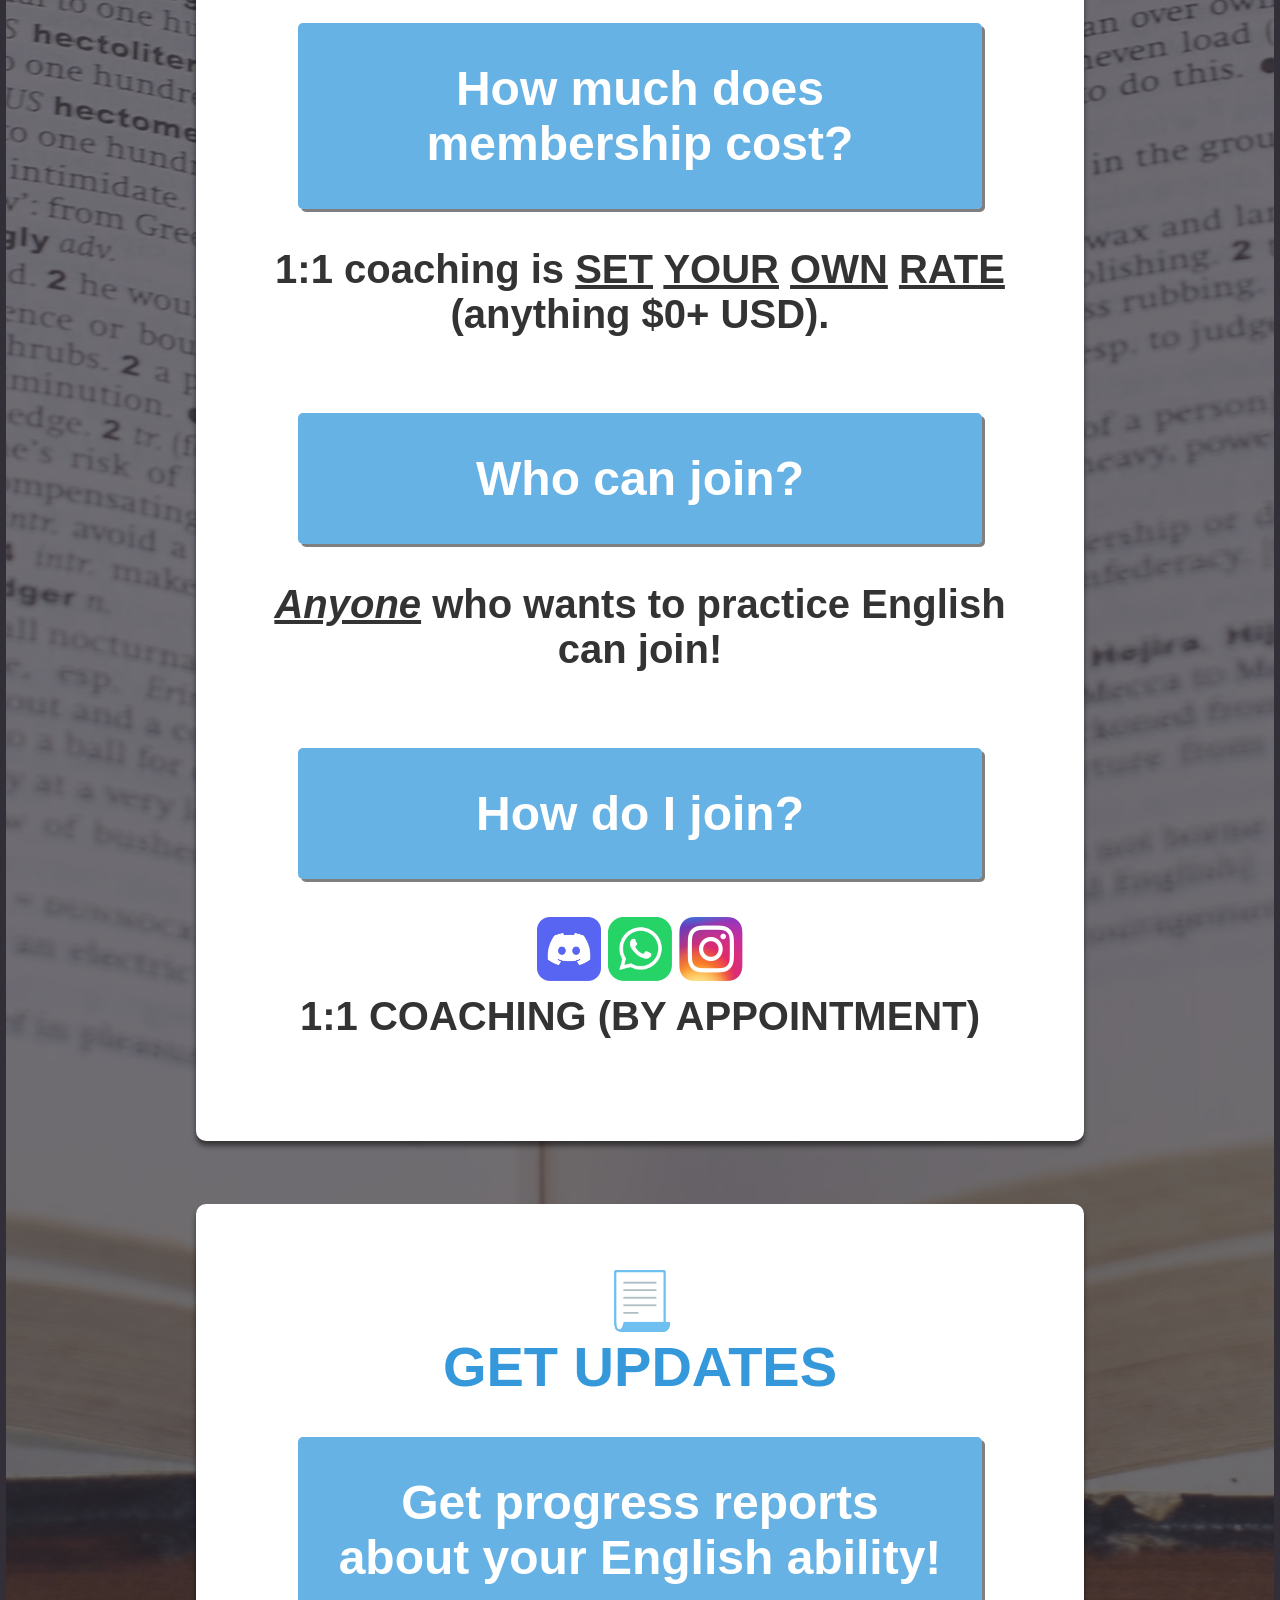
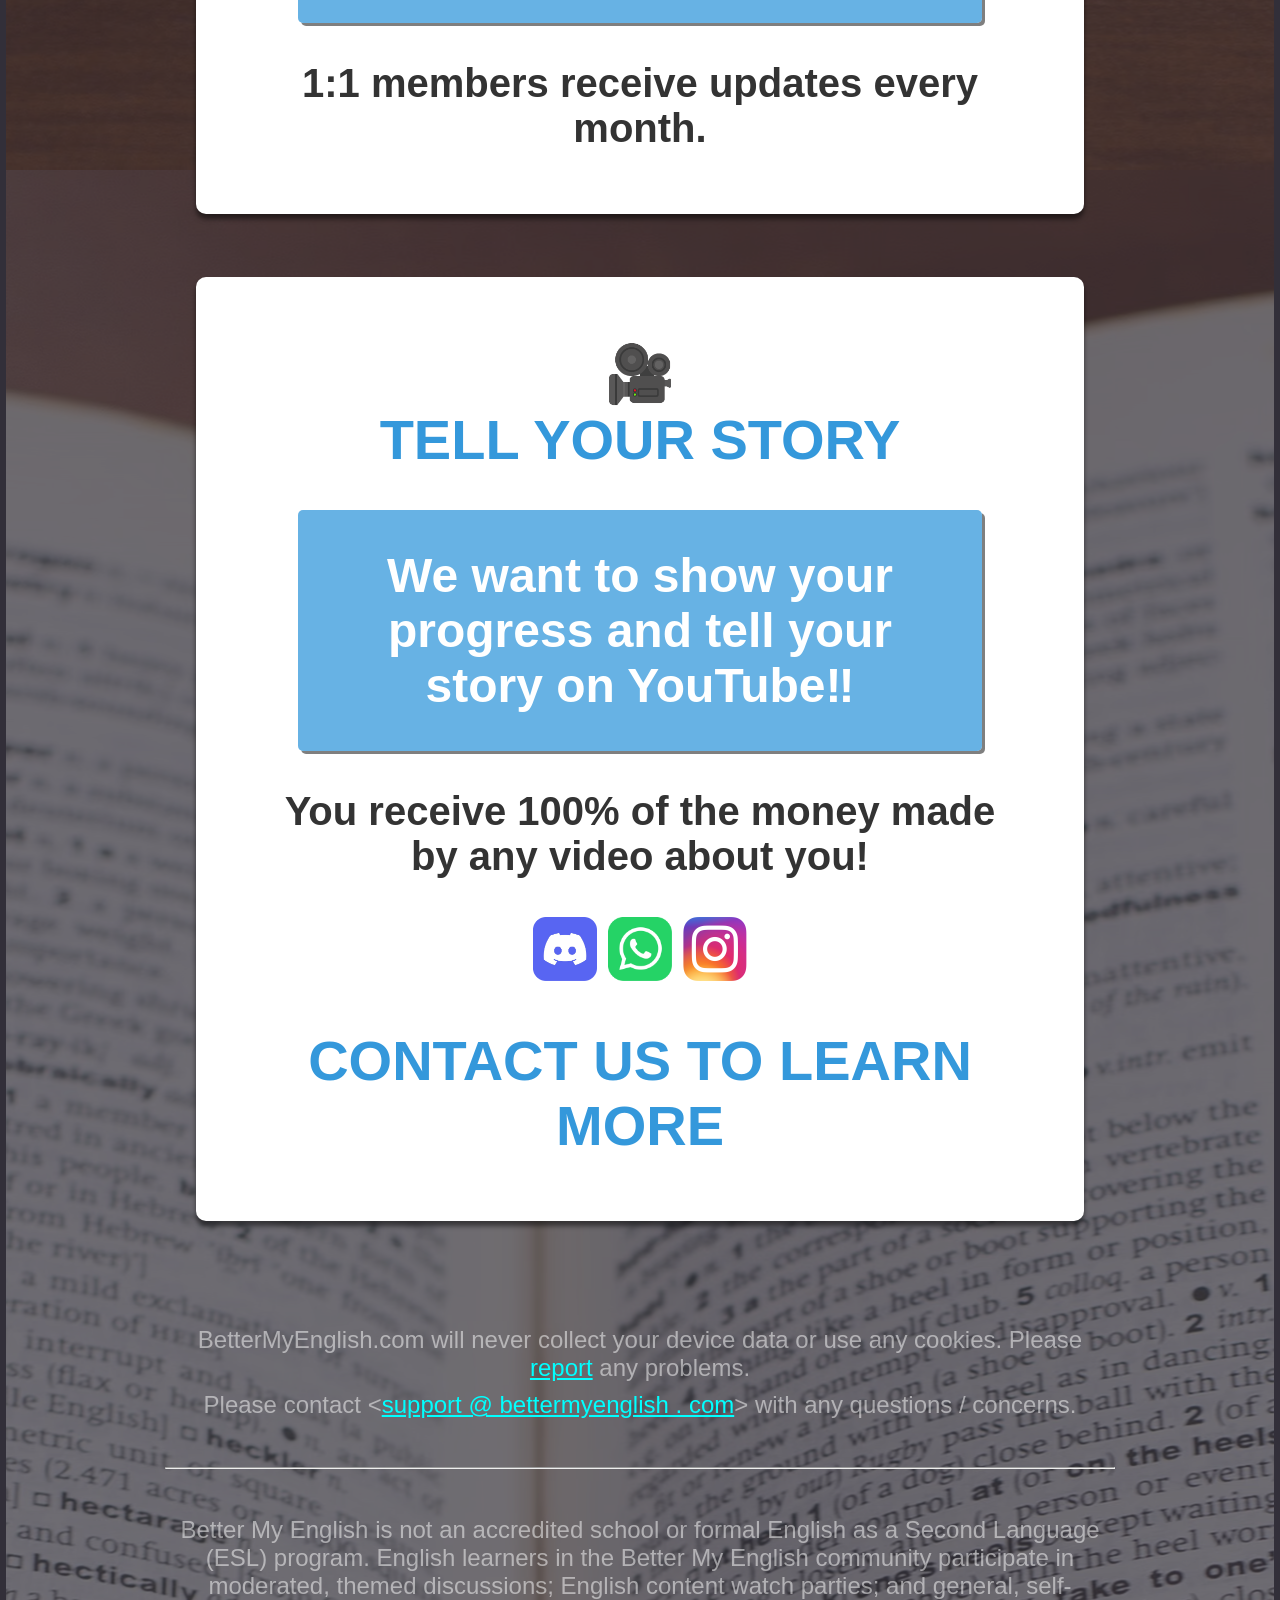
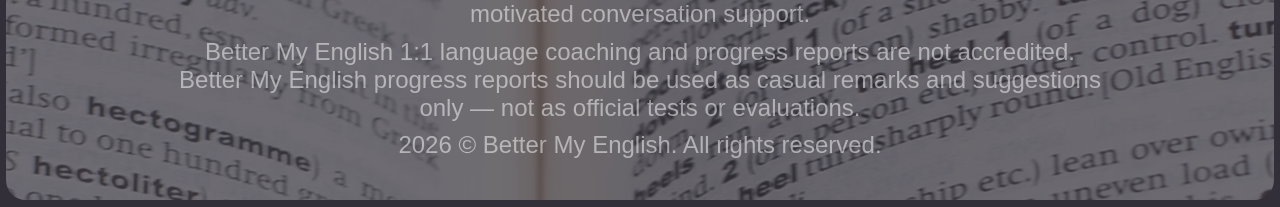
==== commit e5bbc9db: "Update about.html" ====
--- a/about.html
+++ b/about.html
@@ -34,8 +34,6 @@
           </h3>
           <p class="h3_subheading"><span style="font-style: italic;">Better My English</span> is a safe space to practice English. <span style="font-style: italic;">We do <span style="text-decoration: underline; font-weight: bold;">not</span> make exceptions.</span></p>
           <p>By using <span style="font-style: italic;">Better My English</span>, you agree to follow these Rules:</p>
-          <h3 class="h3_heading" style="margin: 10% auto 0 auto;">Practice English</h3>
-          <p class="h3_subheading">We love all languages, but please <span style="font-weight: bold; text-decoration: underline;">only speak English</span> here so everyone learns fastest!</p>
           <h3 class="h3_heading" style="margin: 10% auto 0 auto;">Be Appropriate & Respectful</h3>
           <p class="h3_subheading">
             <ul>
@@ -50,7 +48,7 @@
           <p class="h3_subheading">No questions, no exceptions.</p>
           <h3 class="h3_heading" style="margin: 10% auto 0 auto;">Do Not Record Without Permission</h3>
           <p class="h3_subheading"><span style="font-style: italic;">Better My English</span> already records 1:1 practice sessions for you.</p>
-          <p style="margin: 0 auto 5% auto;"><span style="font-weight: bold;">Do not record</span> <span style="font-weight: bold; font-style: italic;">any</span> group practice sessions without permission.</p>
+          <p style="margin: 0 auto 5% auto;"><span style="font-weight: bold;">Do not record</span> <span style="font-weight: bold; font-style: italic;">any</span> practice sessions without permission.</p>
         </section>
         <section>
           <h2>ℹ️</h2>
@@ -58,13 +56,10 @@
           <h3 class="h3_heading" style="margin: 10% auto 0 auto;">What is this?</h3>
           <p class="h3_subheading"><span style="font-style: italic;">Better My English</span> is a global online <span style="font-weight: bold; font-style: italic;">English As a Second Language</span> (<span style="font-weight: bold;">ESL</span>) practice group.</p>
           <h3 class="h3_heading" style="margin: 10% auto 0 auto;">How much does membership cost?</h3>
-          <p class="h3_subheading">Group practice is <span style="text-decoration: underline;">FREE</span>!</p>
           <p class="h3_subheading">1:1 coaching is <span style="text-decoration: underline;">SET</span> <span style="text-decoration: underline;">YOUR</span> <span style="text-decoration: underline;">OWN</span> <span style="text-decoration: underline;">RATE</span> (anything $0+ USD).</p>
           <h3 class="h3_heading" style="margin: 10% auto 0 auto;">Who can join?</h3>
           <p class="h3_subheading"><span style="font-weight: bold; text-decoration: underline; font-style: italic;">Anyone</span> who wants to practice English can join!</p>
           <h3 class="h3_heading" style="margin: 10% auto 0 auto;">How do I join?</h3>
-          <img class="midSocialIcon hyperlinked" src="158568.png" data-redirect-link="4" style="margin: 5% auto 0 auto;"/>
-          <p class="h3_subheading" style="margin: 1% auto 0 auto;">GROUP PRACTICE</p>
           <p style="margin: 5% auto 0 auto;">
             <img class="midSocialIcon hyperlinked" src="158568.png" data-redirect-link="4"/>
             <img class="midSocialIcon hyperlinked" src="67863765.png" data-redirect-link="5"/>
--- a/styles.css
+++ b/styles.css
@@ -322,6 +322,7 @@
   width: 50vw;
   min-height: 100%;
   height: 50vh;
+  box-shadow: 0 5px 5px rgba(0, 0, 0, 0.5);
   border-radius: 10px;
   
 }
